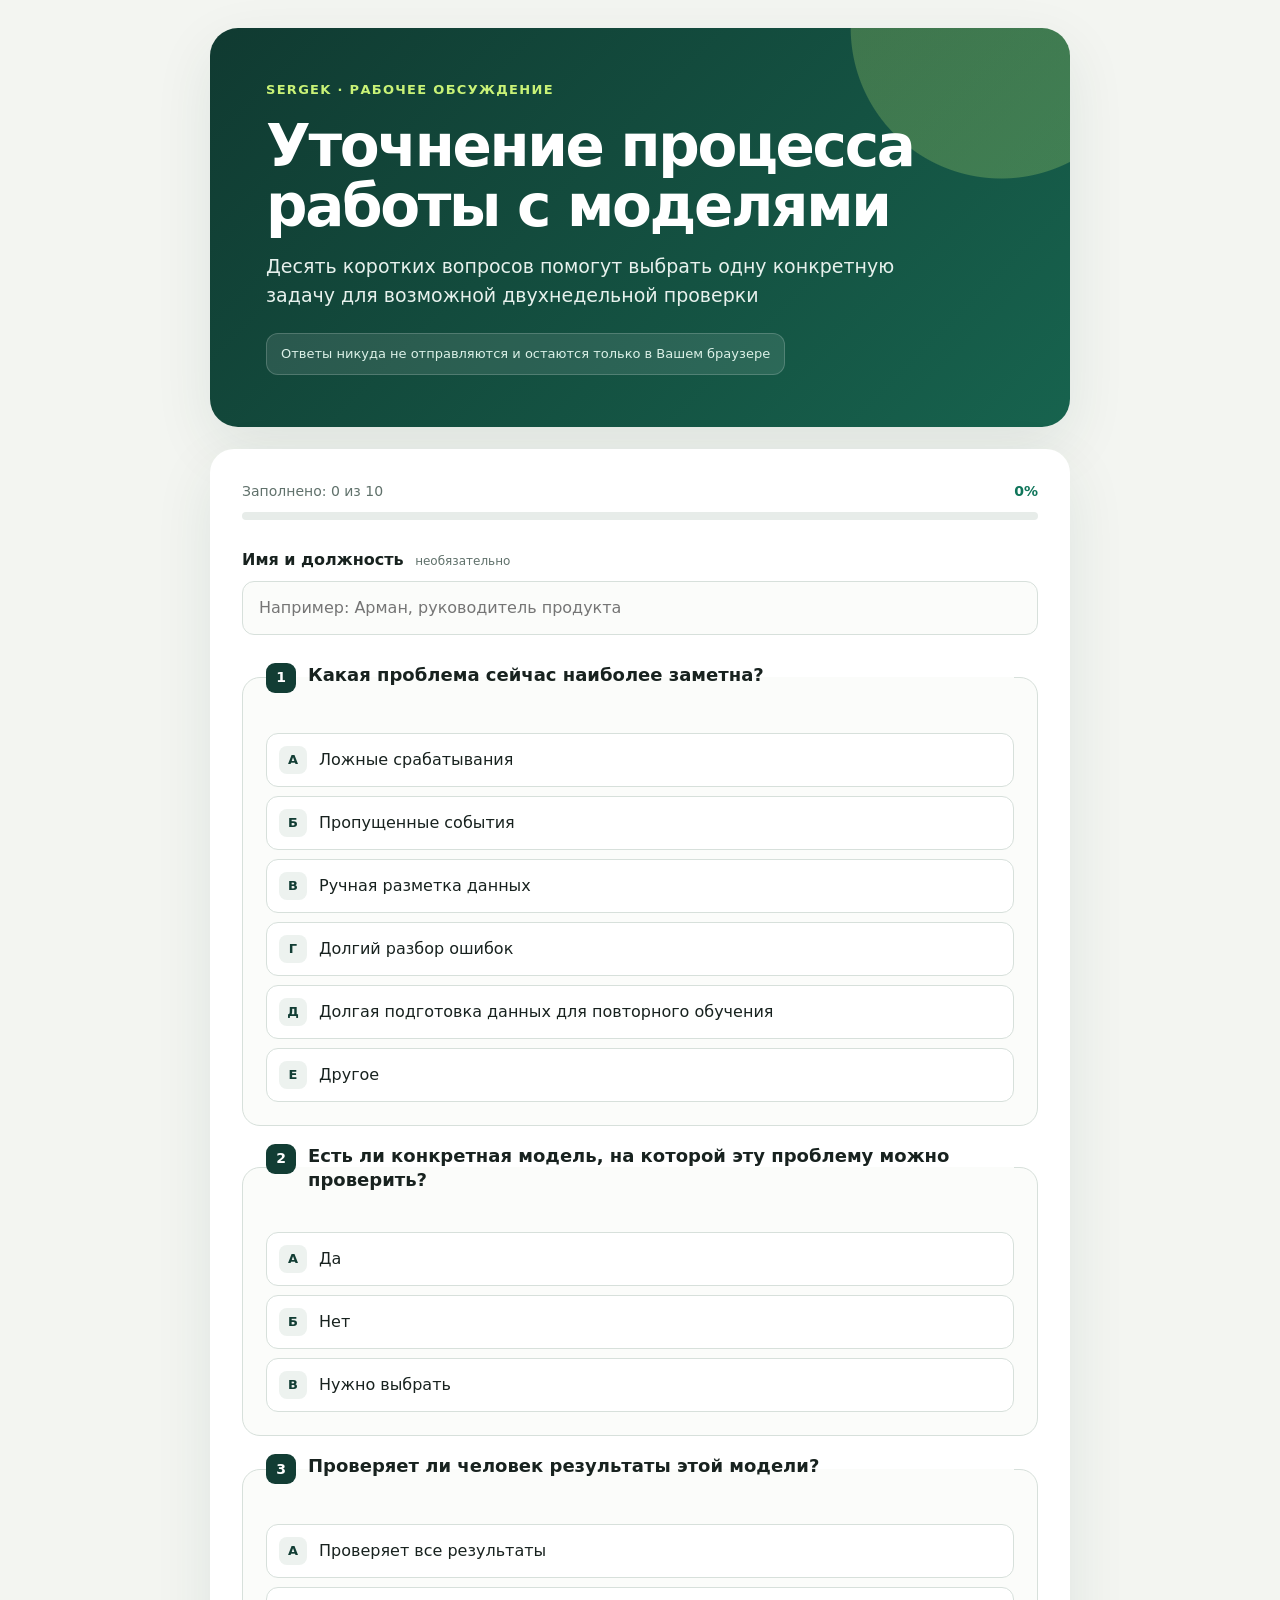
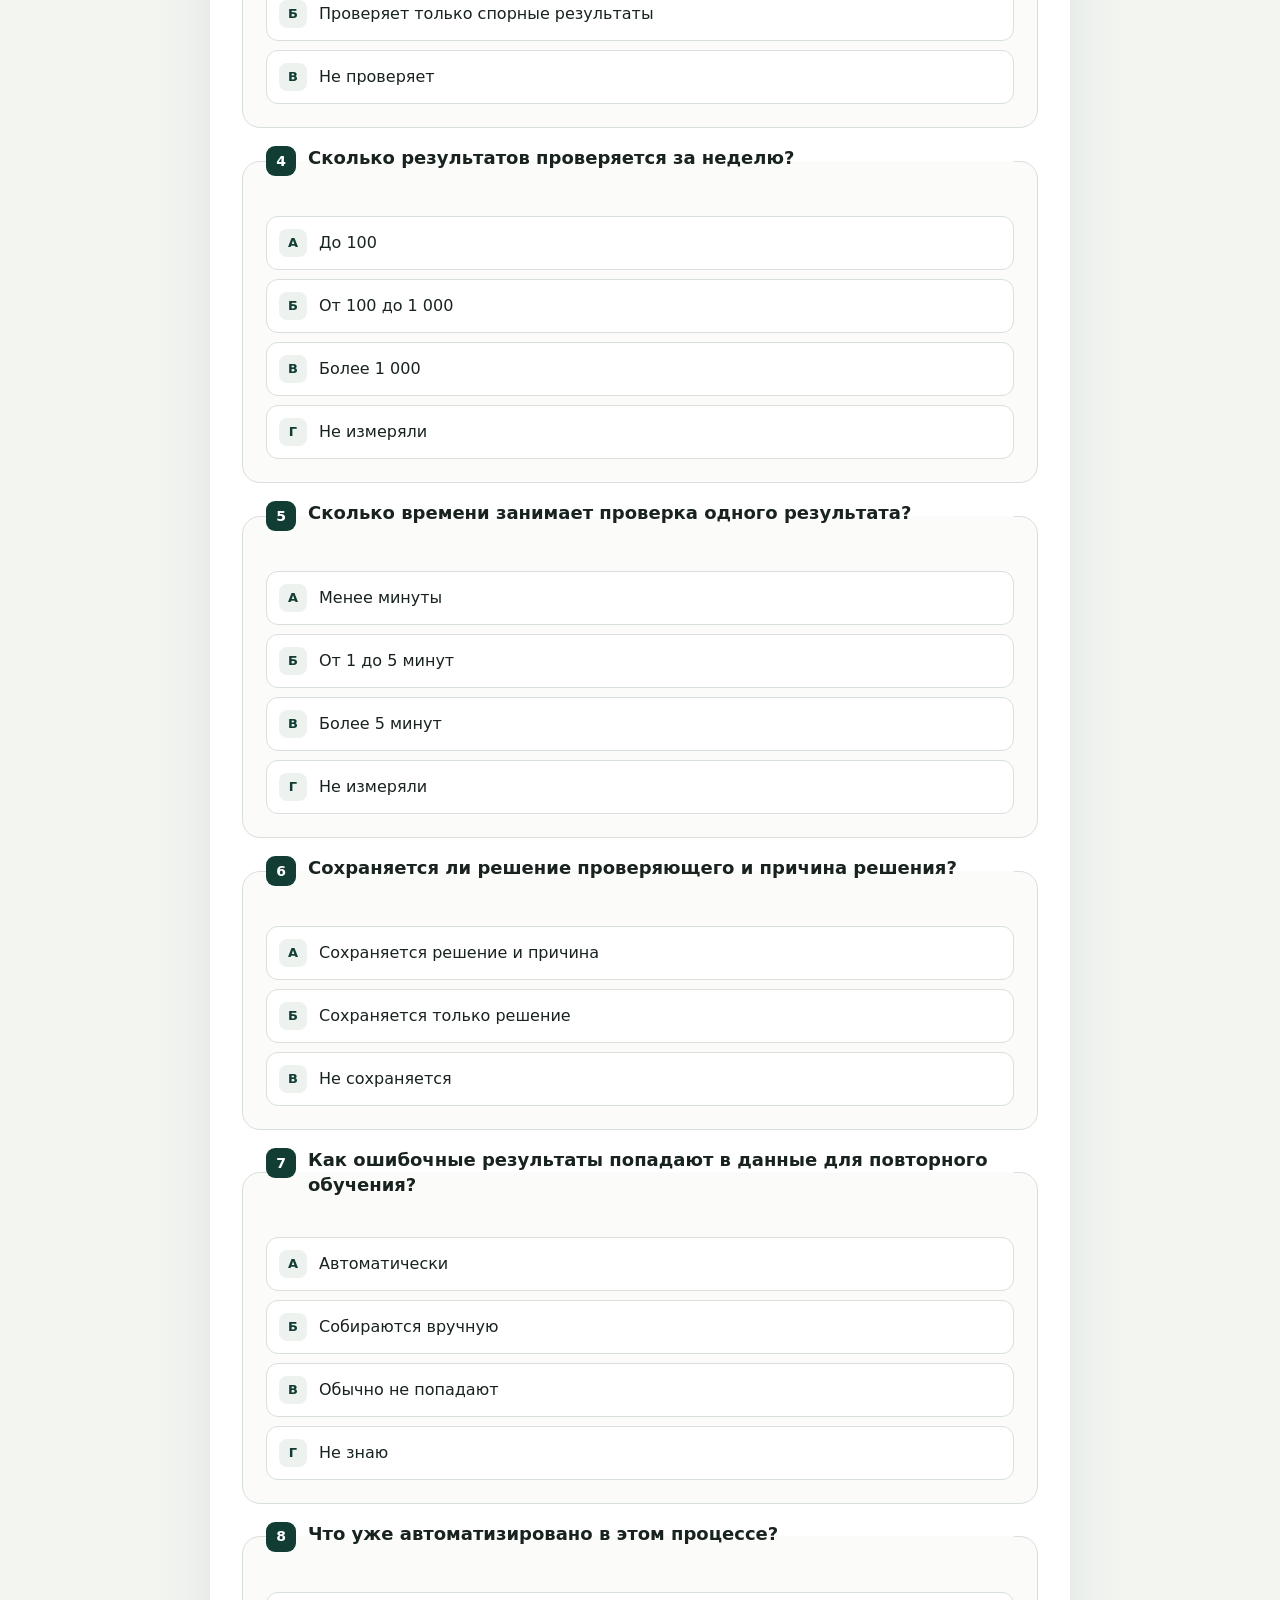
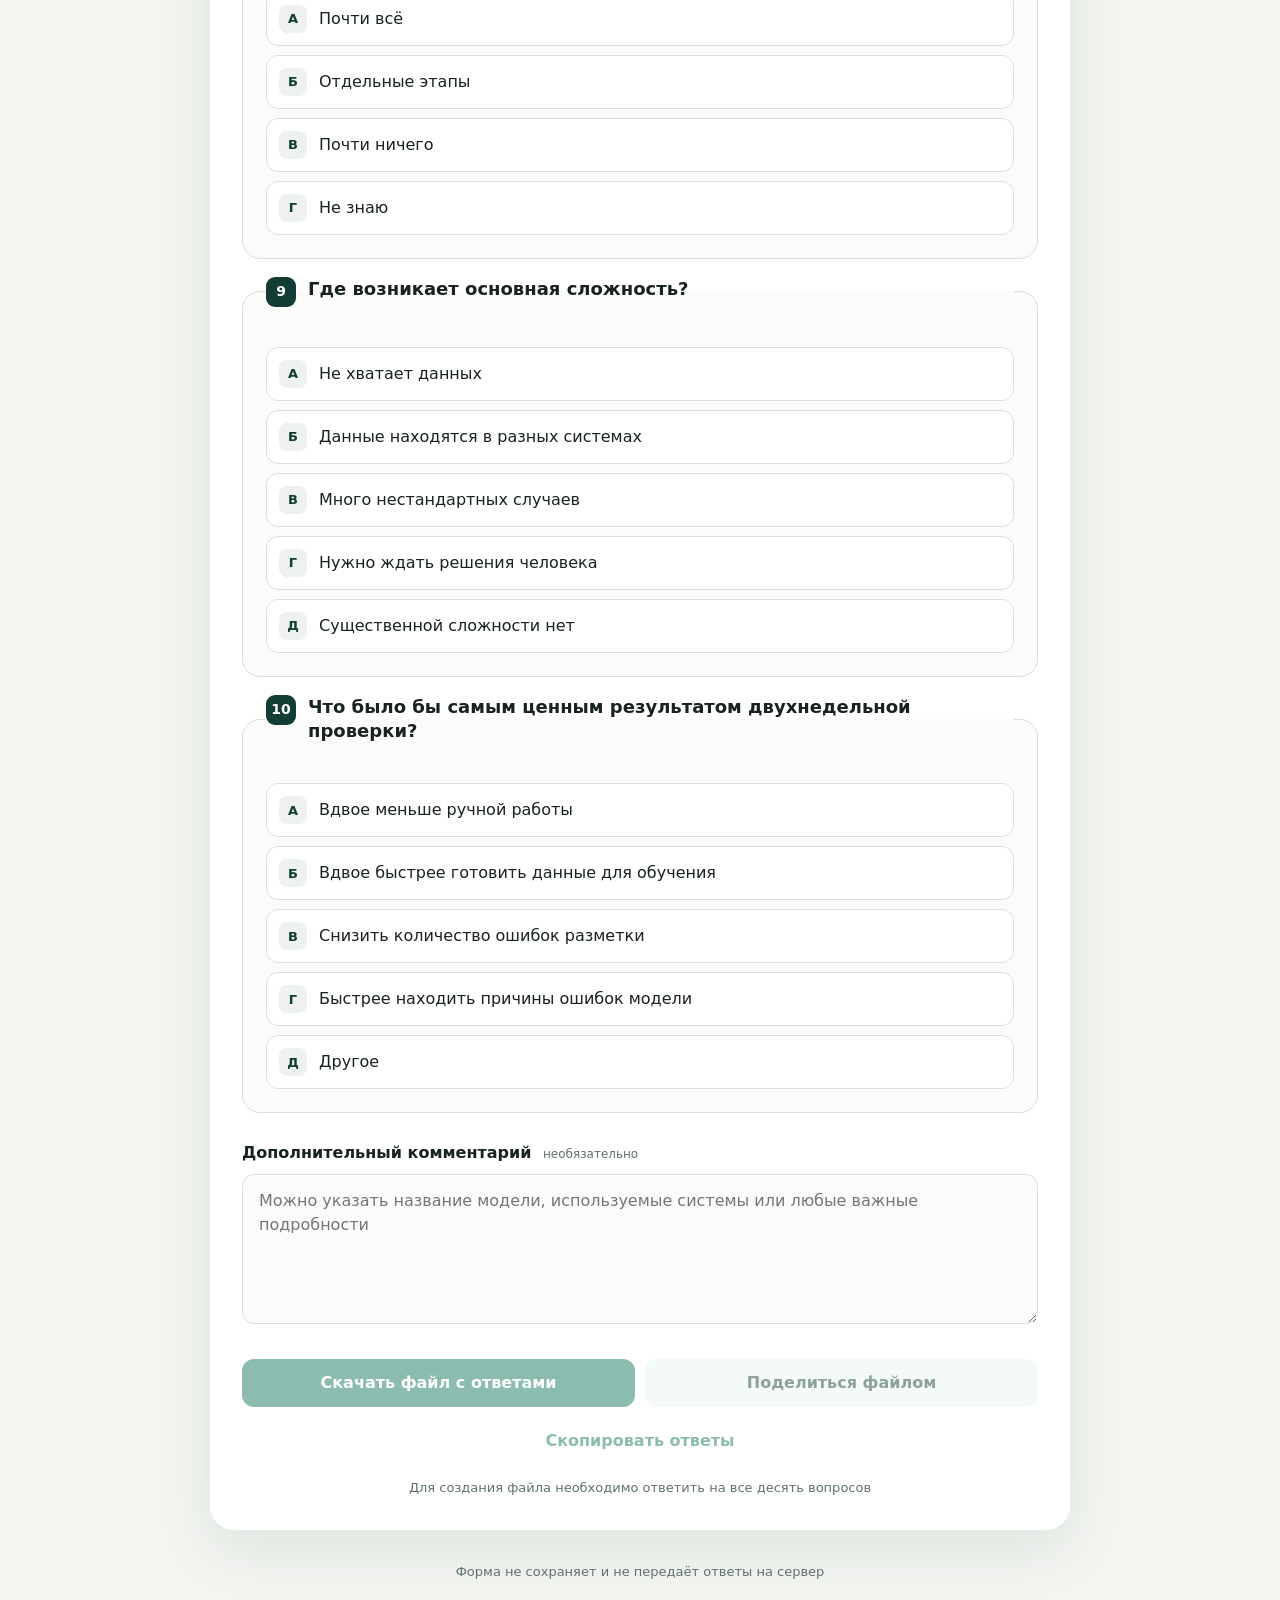
==== index.html @ 6db74f3b "Publish Sergek discovery form" ====
<!DOCTYPE html><html lang="ru"><head><meta charSet="utf-8"/><meta name="viewport" content="width=device-width, initial-scale=1"/><link rel="stylesheet" href="/_next/static/chunks/0ql6tbthvn2xv.css" data-precedence="next"/><link rel="preload" as="script" fetchPriority="low" href="/_next/static/chunks/1jq4o6yq14o4c.js"/><script src="/_next/static/chunks/3ntqy24tcldj6.js" async=""></script><script src="/_next/static/chunks/25o46h8mdjlrg.js" async=""></script><script src="/_next/static/chunks/turbopack-1tgm-5axp195g.js" async=""></script><script src="/_next/static/chunks/158myu8e_yme3.js" async=""></script><script src="/_next/static/chunks/0568-scfydb29.js" async=""></script><title>Уточнение процесса работы с моделями — Sergek</title><meta name="description" content="Короткая форма для подготовки предметного обсуждения"/><script src="/_next/static/chunks/0cz1d0mv5g_q7.js" noModule=""></script></head><body><div hidden=""><!--$--><!--/$--></div><main><section class="hero"><div class="heroInner"><div class="brand">Sergek · Рабочее обсуждение</div><h1>Уточнение процесса работы с моделями</h1><p>Десять коротких вопросов помогут выбрать одну конкретную задачу для возможной двухнедельной проверки</p><div class="privacy">Ответы никуда не отправляются и остаются только в Вашем браузере</div></div></section><section class="formShell"><div class="progressHeader"><span>Заполнено: <!-- -->0<!-- --> из <!-- -->10</span><strong>0<!-- -->%</strong></div><div class="progressTrack" aria-hidden="true"><div class="progressFill" style="width:0%"></div></div><div class="field introField"><label for="name">Имя и должность <span>необязательно</span></label><input id="name" placeholder="Например: Арман, руководитель продукта" value=""/></div><div class="questions"><fieldset class=""><legend><span>1</span>Какая проблема сейчас наиболее заметна?</legend><div class="options"><label class="" for="q0-o0"><input id="q0-o0" type="radio" name="question-0"/><span class="letter">А</span><span>Ложные срабатывания</span></label><label class="" for="q0-o1"><input id="q0-o1" type="radio" name="question-0"/><span class="letter">Б</span><span>Пропущенные события</span></label><label class="" for="q0-o2"><input id="q0-o2" type="radio" name="question-0"/><span class="letter">В</span><span>Ручная разметка данных</span></label><label class="" for="q0-o3"><input id="q0-o3" type="radio" name="question-0"/><span class="letter">Г</span><span>Долгий разбор ошибок</span></label><label class="" for="q0-o4"><input id="q0-o4" type="radio" name="question-0"/><span class="letter">Д</span><span>Долгая подготовка данных для повторного обучения</span></label><label class="" for="q0-o5"><input id="q0-o5" type="radio" name="question-0"/><span class="letter">Е</span><span>Другое</span></label></div></fieldset><fieldset class=""><legend><span>2</span>Есть ли конкретная модель, на которой эту проблему можно проверить?</legend><div class="options"><label class="" for="q1-o0"><input id="q1-o0" type="radio" name="question-1"/><span class="letter">А</span><span>Да</span></label><label class="" for="q1-o1"><input id="q1-o1" type="radio" name="question-1"/><span class="letter">Б</span><span>Нет</span></label><label class="" for="q1-o2"><input id="q1-o2" type="radio" name="question-1"/><span class="letter">В</span><span>Нужно выбрать</span></label></div></fieldset><fieldset class=""><legend><span>3</span>Проверяет ли человек результаты этой модели?</legend><div class="options"><label class="" for="q2-o0"><input id="q2-o0" type="radio" name="question-2"/><span class="letter">А</span><span>Проверяет все результаты</span></label><label class="" for="q2-o1"><input id="q2-o1" type="radio" name="question-2"/><span class="letter">Б</span><span>Проверяет только спорные результаты</span></label><label class="" for="q2-o2"><input id="q2-o2" type="radio" name="question-2"/><span class="letter">В</span><span>Не проверяет</span></label></div></fieldset><fieldset class=""><legend><span>4</span>Сколько результатов проверяется за неделю?</legend><div class="options"><label class="" for="q3-o0"><input id="q3-o0" type="radio" name="question-3"/><span class="letter">А</span><span>До 100</span></label><label class="" for="q3-o1"><input id="q3-o1" type="radio" name="question-3"/><span class="letter">Б</span><span>От 100 до 1 000</span></label><label class="" for="q3-o2"><input id="q3-o2" type="radio" name="question-3"/><span class="letter">В</span><span>Более 1 000</span></label><label class="" for="q3-o3"><input id="q3-o3" type="radio" name="question-3"/><span class="letter">Г</span><span>Не измеряли</span></label></div></fieldset><fieldset class=""><legend><span>5</span>Сколько времени занимает проверка одного результата?</legend><div class="options"><label class="" for="q4-o0"><input id="q4-o0" type="radio" name="question-4"/><span class="letter">А</span><span>Менее минуты</span></label><label class="" for="q4-o1"><input id="q4-o1" type="radio" name="question-4"/><span class="letter">Б</span><span>От 1 до 5 минут</span></label><label class="" for="q4-o2"><input id="q4-o2" type="radio" name="question-4"/><span class="letter">В</span><span>Более 5 минут</span></label><label class="" for="q4-o3"><input id="q4-o3" type="radio" name="question-4"/><span class="letter">Г</span><span>Не измеряли</span></label></div></fieldset><fieldset class=""><legend><span>6</span>Сохраняется ли решение проверяющего и причина решения?</legend><div class="options"><label class="" for="q5-o0"><input id="q5-o0" type="radio" name="question-5"/><span class="letter">А</span><span>Сохраняется решение и причина</span></label><label class="" for="q5-o1"><input id="q5-o1" type="radio" name="question-5"/><span class="letter">Б</span><span>Сохраняется только решение</span></label><label class="" for="q5-o2"><input id="q5-o2" type="radio" name="question-5"/><span class="letter">В</span><span>Не сохраняется</span></label></div></fieldset><fieldset class=""><legend><span>7</span>Как ошибочные результаты попадают в данные для повторного обучения?</legend><div class="options"><label class="" for="q6-o0"><input id="q6-o0" type="radio" name="question-6"/><span class="letter">А</span><span>Автоматически</span></label><label class="" for="q6-o1"><input id="q6-o1" type="radio" name="question-6"/><span class="letter">Б</span><span>Собираются вручную</span></label><label class="" for="q6-o2"><input id="q6-o2" type="radio" name="question-6"/><span class="letter">В</span><span>Обычно не попадают</span></label><label class="" for="q6-o3"><input id="q6-o3" type="radio" name="question-6"/><span class="letter">Г</span><span>Не знаю</span></label></div></fieldset><fieldset class=""><legend><span>8</span>Что уже автоматизировано в этом процессе?</legend><div class="options"><label class="" for="q7-o0"><input id="q7-o0" type="radio" name="question-7"/><span class="letter">А</span><span>Почти всё</span></label><label class="" for="q7-o1"><input id="q7-o1" type="radio" name="question-7"/><span class="letter">Б</span><span>Отдельные этапы</span></label><label class="" for="q7-o2"><input id="q7-o2" type="radio" name="question-7"/><span class="letter">В</span><span>Почти ничего</span></label><label class="" for="q7-o3"><input id="q7-o3" type="radio" name="question-7"/><span class="letter">Г</span><span>Не знаю</span></label></div></fieldset><fieldset class=""><legend><span>9</span>Где возникает основная сложность?</legend><div class="options"><label class="" for="q8-o0"><input id="q8-o0" type="radio" name="question-8"/><span class="letter">А</span><span>Не хватает данных</span></label><label class="" for="q8-o1"><input id="q8-o1" type="radio" name="question-8"/><span class="letter">Б</span><span>Данные находятся в разных системах</span></label><label class="" for="q8-o2"><input id="q8-o2" type="radio" name="question-8"/><span class="letter">В</span><span>Много нестандартных случаев</span></label><label class="" for="q8-o3"><input id="q8-o3" type="radio" name="question-8"/><span class="letter">Г</span><span>Нужно ждать решения человека</span></label><label class="" for="q8-o4"><input id="q8-o4" type="radio" name="question-8"/><span class="letter">Д</span><span>Существенной сложности нет</span></label></div></fieldset><fieldset class=""><legend><span>10</span>Что было бы самым ценным результатом двухнедельной проверки?</legend><div class="options"><label class="" for="q9-o0"><input id="q9-o0" type="radio" name="question-9"/><span class="letter">А</span><span>Вдвое меньше ручной работы</span></label><label class="" for="q9-o1"><input id="q9-o1" type="radio" name="question-9"/><span class="letter">Б</span><span>Вдвое быстрее готовить данные для обучения</span></label><label class="" for="q9-o2"><input id="q9-o2" type="radio" name="question-9"/><span class="letter">В</span><span>Снизить количество ошибок разметки</span></label><label class="" for="q9-o3"><input id="q9-o3" type="radio" name="question-9"/><span class="letter">Г</span><span>Быстрее находить причины ошибок модели</span></label><label class="" for="q9-o4"><input id="q9-o4" type="radio" name="question-9"/><span class="letter">Д</span><span>Другое</span></label></div></fieldset></div><div class="field"><label for="details">Дополнительный комментарий <span>необязательно</span></label><textarea id="details" rows="5" placeholder="Можно указать название модели, используемые системы или любые важные подробности"></textarea></div><div class="actions"><button class="primary" disabled="">Скачать файл с ответами</button><button class="secondary" disabled="">Поделиться файлом</button><button class="textButton" disabled="">Скопировать ответы</button></div><p class="hint">Для создания файла необходимо ответить на все десять вопросов</p></section><footer>Форма не сохраняет и не передаёт ответы на сервер</footer></main><!--$--><!--/$--><script src="/_next/static/chunks/1jq4o6yq14o4c.js" id="_R_" async=""></script><script>(self.__next_f=self.__next_f||[]).push([0])</script><script>self.__next_f.push([1,"1:\"$Sreact.fragment\"\n2:I[39756,[\"/_next/static/chunks/158myu8e_yme3.js\"],\"default\"]\n3:I[37457,[\"/_next/static/chunks/158myu8e_yme3.js\"],\"default\"]\n4:I[47257,[\"/_next/static/chunks/158myu8e_yme3.js\"],\"ClientPageRoot\"]\n5:I[29615,[\"/_next/static/chunks/158myu8e_yme3.js\",\"/_next/static/chunks/0568-scfydb29.js\"],\"default\"]\n8:I[97367,[\"/_next/static/chunks/158myu8e_yme3.js\"],\"OutletBoundary\"]\n9:\"$Sreact.suspense\"\nb:I[97367,[\"/_next/static/chunks/158myu8e_yme3.js\"],\"ViewportBoundary\"]\nd:I[97367,[\"/_next/static/chunks/158myu8e_yme3.js\"],\"MetadataBoundary\"]\nf:I[68027,[\"/_next/static/chunks/158myu8e_yme3.js\"],\"default\",1]\n:HL[\"/_next/static/chunks/0ql6tbthvn2xv.css\",\"style\"]\n"])</script><script>self.__next_f.push([1,"0:{\"P\":null,\"c\":[\"\",\"\"],\"q\":\"\",\"i\":false,\"f\":[[[\"\",{\"children\":[\"__PAGE__\",{}]},\"$undefined\",\"$undefined\",16],[[\"$\",\"$1\",\"c\",{\"children\":[[[\"$\",\"link\",\"0\",{\"rel\":\"stylesheet\",\"href\":\"/_next/static/chunks/0ql6tbthvn2xv.css\",\"precedence\":\"next\",\"crossOrigin\":\"$undefined\",\"nonce\":\"$undefined\"}],[\"$\",\"script\",\"script-0\",{\"src\":\"/_next/static/chunks/158myu8e_yme3.js\",\"async\":true,\"nonce\":\"$undefined\"}]],[\"$\",\"html\",null,{\"lang\":\"ru\",\"children\":[\"$\",\"body\",null,{\"children\":[\"$\",\"$L2\",null,{\"parallelRouterKey\":\"children\",\"error\":\"$undefined\",\"errorStyles\":\"$undefined\",\"errorScripts\":\"$undefined\",\"template\":[\"$\",\"$L3\",null,{}],\"templateStyles\":\"$undefined\",\"templateScripts\":\"$undefined\",\"notFound\":[[[\"$\",\"title\",null,{\"children\":\"404: This page could not be found.\"}],[\"$\",\"div\",null,{\"style\":{\"fontFamily\":\"system-ui,\\\"Segoe UI\\\",Roboto,Helvetica,Arial,sans-serif,\\\"Apple Color Emoji\\\",\\\"Segoe UI Emoji\\\"\",\"height\":\"100vh\",\"textAlign\":\"center\",\"display\":\"flex\",\"flexDirection\":\"column\",\"alignItems\":\"center\",\"justifyContent\":\"center\"},\"children\":[\"$\",\"div\",null,{\"children\":[[\"$\",\"style\",null,{\"dangerouslySetInnerHTML\":{\"__html\":\"body{color:#000;background:#fff;margin:0}.next-error-h1{border-right:1px solid rgba(0,0,0,.3)}@media (prefers-color-scheme:dark){body{color:#fff;background:#000}.next-error-h1{border-right:1px solid rgba(255,255,255,.3)}}\"}}],[\"$\",\"h1\",null,{\"className\":\"next-error-h1\",\"style\":{\"display\":\"inline-block\",\"margin\":\"0 20px 0 0\",\"padding\":\"0 23px 0 0\",\"fontSize\":24,\"fontWeight\":500,\"verticalAlign\":\"top\",\"lineHeight\":\"49px\"},\"children\":404}],[\"$\",\"div\",null,{\"style\":{\"display\":\"inline-block\"},\"children\":[\"$\",\"h2\",null,{\"style\":{\"fontSize\":14,\"fontWeight\":400,\"lineHeight\":\"49px\",\"margin\":0},\"children\":\"This page could not be found.\"}]}]]}]}]],[]],\"forbidden\":\"$undefined\",\"unauthorized\":\"$undefined\"}]}]}]]}],{\"children\":[[\"$\",\"$1\",\"c\",{\"children\":[[\"$\",\"$L4\",null,{\"Component\":\"$5\",\"serverProvidedParams\":{\"searchParams\":{},\"params\":{},\"promises\":[\"$@6\",\"$@7\"]}}],[[\"$\",\"script\",\"script-0\",{\"src\":\"/_next/static/chunks/0568-scfydb29.js\",\"async\":true,\"nonce\":\"$undefined\"}]],[\"$\",\"$L8\",null,{\"children\":[\"$\",\"$9\",null,{\"name\":\"Next.MetadataOutlet\",\"children\":\"$@a\"}]}]]}],{},null,false,null]},null,false,null],[\"$\",\"$1\",\"h\",{\"children\":[null,[\"$\",\"$Lb\",null,{\"children\":\"$Lc\"}],[\"$\",\"div\",null,{\"hidden\":true,\"children\":[\"$\",\"$Ld\",null,{\"children\":[\"$\",\"$9\",null,{\"name\":\"Next.Metadata\",\"children\":\"$Le\"}]}]}],null]}],false]],\"m\":\"$undefined\",\"G\":[\"$f\",[[\"$\",\"link\",\"0\",{\"rel\":\"stylesheet\",\"href\":\"/_next/static/chunks/0ql6tbthvn2xv.css\",\"precedence\":\"next\",\"crossOrigin\":\"$undefined\",\"nonce\":\"$undefined\"}]]],\"S\":true,\"h\":null,\"s\":\"$undefined\",\"l\":\"$undefined\",\"p\":\"$undefined\",\"d\":\"$undefined\",\"b\":\"FEGqB0UqXVCz5KPDIQmrV\"}\n"])</script><script>self.__next_f.push([1,"6:{}\n7:\"$0:f:0:1:1:children:0:props:children:0:props:serverProvidedParams:params\"\n"])</script><script>self.__next_f.push([1,"c:[[\"$\",\"meta\",\"0\",{\"charSet\":\"utf-8\"}],[\"$\",\"meta\",\"1\",{\"name\":\"viewport\",\"content\":\"width=device-width, initial-scale=1\"}]]\n"])</script><script>self.__next_f.push([1,"a:null\ne:[[\"$\",\"title\",\"0\",{\"children\":\"Уточнение процесса работы с моделями — Sergek\"}],[\"$\",\"meta\",\"1\",{\"name\":\"description\",\"content\":\"Короткая форма для подготовки предметного обсуждения\"}]]\n"])</script></body></html>
---- _next/static/chunks/0ql6tbthvn2xv.css ----
:root{--ink:#18221f;--muted:#60716b;--paper:#f3f5f1;--card:#fff;--line:#d7e0db;--green:#0f755a;--green-dark:#123d34;--green-soft:#e8f5ef;--lime:#c9f277;--shadow:0 20px 60px #123d3417}*{box-sizing:border-box}html{scroll-behavior:smooth}body{color:var(--ink);background:var(--paper);margin:0;font-family:Inter,ui-sans-serif,system-ui,-apple-system,BlinkMacSystemFont,Segoe UI,sans-serif;line-height:1.5}button,input,textarea{font:inherit}main{min-height:100vh}.hero{padding:28px 24px 0}.heroInner{color:#fff;max-width:860px;box-shadow:var(--shadow);background:radial-gradient(circle at 92% 0,#c9f2773d 0 150px,#0000 151px),linear-gradient(135deg,#103a31,#17634e);border-radius:28px;margin:0 auto;padding:52px 56px}.brand{color:var(--lime);letter-spacing:.1em;text-transform:uppercase;font-size:13px;font-weight:800}h1{letter-spacing:-.04em;max-width:700px;margin:16px 0;font-size:clamp(34px,6vw,58px);line-height:1.04}.hero p{color:#e7f1ed;max-width:690px;margin:0;font-size:19px}.privacy{color:#dcf1e8;background:#ffffff1a;border:1px solid #ffffff2e;border-radius:12px;margin-top:24px;padding:10px 14px;font-size:13px;display:inline-flex}.formShell{background:var(--card);max-width:860px;box-shadow:var(--shadow);border-radius:24px;margin:22px auto;padding:32px}.progressHeader{color:var(--muted);justify-content:space-between;align-items:center;font-size:14px;display:flex}.progressHeader strong{color:var(--green)}.progressTrack{background:#e7ece9;border-radius:999px;height:8px;margin:10px 0 28px;overflow:hidden}.progressFill{background:linear-gradient(90deg, var(--green), #26a77d);border-radius:inherit;height:100%;transition:width .18s}.field{margin:28px 0}.field label{margin-bottom:9px;font-weight:700;display:block}.field label span{color:var(--muted);margin-left:6px;font-size:12px;font-weight:500}input[type=text],.field input,textarea{width:100%;color:var(--ink);border:1px solid var(--line);resize:vertical;background:#fbfcfa;border-radius:12px;outline:none;padding:14px 16px}.field input:focus,textarea:focus{border-color:var(--green);box-shadow:0 0 0 4px #0f755a1a}fieldset{border:1px solid var(--line);background:#fbfcfa;border-radius:18px;margin:18px 0;padding:23px;transition:border-color .16s,background .16s}fieldset.answered{background:#fbfefc;border-color:#acd9c9}legend{align-items:flex-start;gap:12px;width:100%;padding:0;font-size:18px;font-weight:760;line-height:1.35;display:flex}legend>span{color:#fff;background:var(--green-dark);border-radius:9px;flex:0 0 30px;place-items:center;height:30px;font-size:14px;display:inline-grid}.options{gap:9px;margin-top:17px;display:grid}.options label{cursor:pointer;border:1px solid var(--line);background:#fff;border-radius:12px;align-items:center;gap:12px;padding:12px;transition:border-color .14s,background .14s,transform .14s;display:flex}.options label:hover{border-color:#8ec9b4;transform:translateY(-1px)}.options label.selected{background:var(--green-soft);border-color:var(--green)}.options input{opacity:0;pointer-events:none;position:absolute}.letter{height:28px;color:var(--green-dark);background:#edf2ef;border-radius:8px;flex:0 0 28px;place-items:center;font-size:13px;font-weight:800;display:inline-grid}.selected .letter{color:#fff;background:var(--green)}.actions{grid-template-columns:1fr 1fr;gap:10px;margin-top:28px;display:grid}button{cursor:pointer;border:0;border-radius:12px;min-height:48px;padding:12px 16px;font-weight:750}button:disabled{cursor:not-allowed;opacity:.48}.primary{color:#fff;background:var(--green)}.primary:not(:disabled):hover{background:#0b684f}.secondary{color:var(--green-dark);background:var(--green-soft)}.textButton{color:var(--green);background:0 0;grid-column:1/-1}.hint{color:var(--muted);text-align:center;margin:13px 0 0;font-size:13px}.success{color:#175a45;text-align:center;background:#e4f7ef;border:1px solid #a9dbc9;border-radius:12px;margin-top:16px;padding:15px;font-weight:700}footer{color:var(--muted);text-align:center;padding:10px 24px 42px;font-size:13px}@media (max-width:680px){.hero{padding:12px 12px 0}.heroInner{border-radius:22px;padding:34px 24px}.hero p{font-size:17px}.formShell{border-radius:18px;margin:12px;padding:22px 15px}fieldset{padding:19px 13px}legend{font-size:16px}.actions{grid-template-columns:1fr}.textButton{grid-column:auto}}
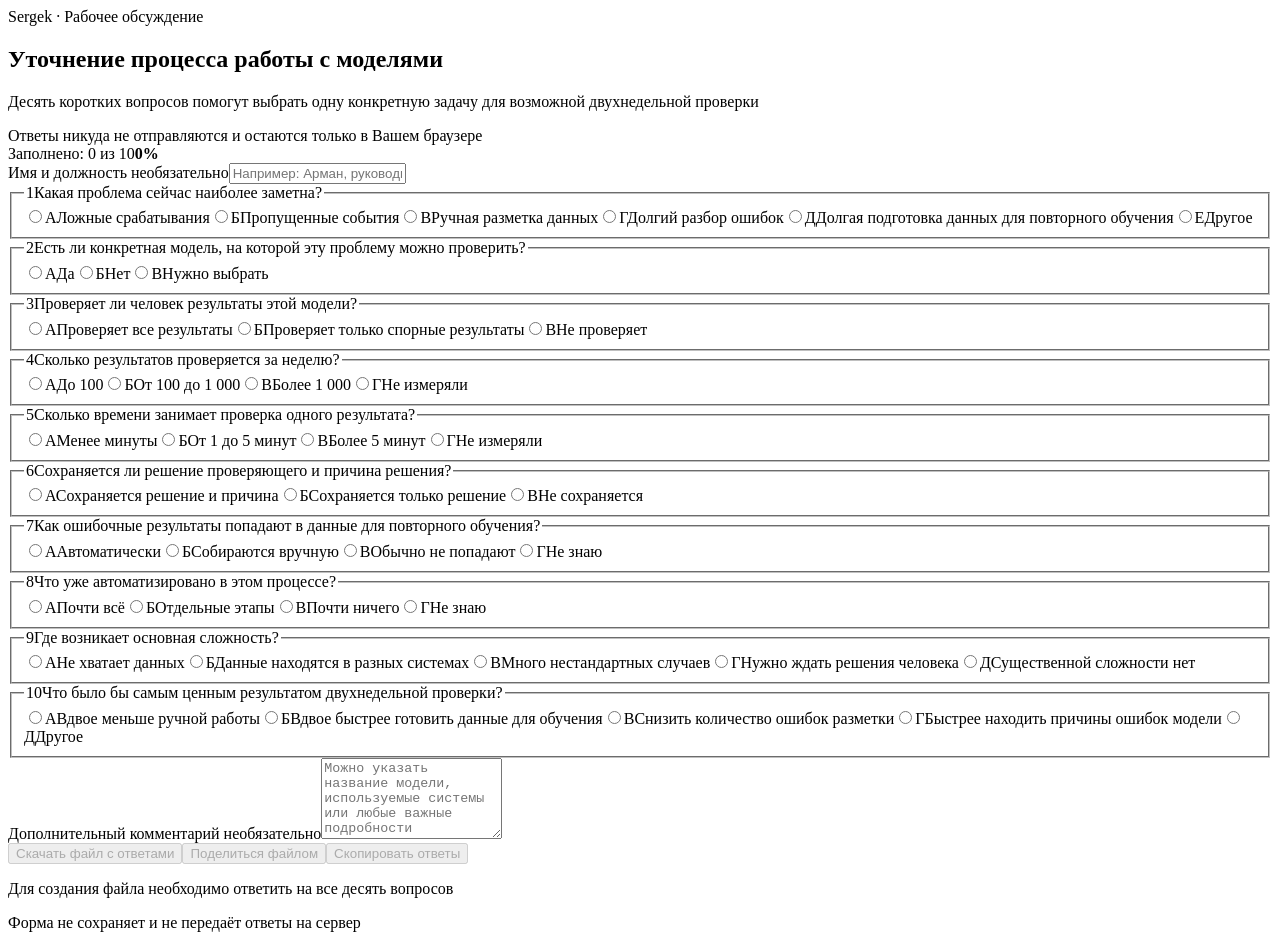
==== commit 7d5b9db1: "Fix GitHub Pages asset paths" ====
--- a/index.html
+++ b/index.html
@@ -1 +1 @@
-<!DOCTYPE html><html lang="ru"><head><meta charSet="utf-8"/><meta name="viewport" content="width=device-width, initial-scale=1"/><link rel="stylesheet" href="/_next/static/chunks/0ql6tbthvn2xv.css" data-precedence="next"/><link rel="preload" as="script" fetchPriority="low" href="/_next/static/chunks/1jq4o6yq14o4c.js"/><script src="/_next/static/chunks/3ntqy24tcldj6.js" async=""></script><script src="/_next/static/chunks/25o46h8mdjlrg.js" async=""></script><script src="/_next/static/chunks/turbopack-1tgm-5axp195g.js" async=""></script><script src="/_next/static/chunks/158myu8e_yme3.js" async=""></script><script src="/_next/static/chunks/0568-scfydb29.js" async=""></script><title>Уточнение процесса работы с моделями — Sergek</title><meta name="description" content="Короткая форма для подготовки предметного обсуждения"/><script src="/_next/static/chunks/0cz1d0mv5g_q7.js" noModule=""></script></head><body><div hidden=""><!--$--><!--/$--></div><main><section class="hero"><div class="heroInner"><div class="brand">Sergek · Рабочее обсуждение</div><h1>Уточнение процесса работы с моделями</h1><p>Десять коротких вопросов помогут выбрать одну конкретную задачу для возможной двухнедельной проверки</p><div class="privacy">Ответы никуда не отправляются и остаются только в Вашем браузере</div></div></section><section class="formShell"><div class="progressHeader"><span>Заполнено: <!-- -->0<!-- --> из <!-- -->10</span><strong>0<!-- -->%</strong></div><div class="progressTrack" aria-hidden="true"><div class="progressFill" style="width:0%"></div></div><div class="field introField"><label for="name">Имя и должность <span>необязательно</span></label><input id="name" placeholder="Например: Арман, руководитель продукта" value=""/></div><div class="questions"><fieldset class=""><legend><span>1</span>Какая проблема сейчас наиболее заметна?</legend><div class="options"><label class="" for="q0-o0"><input id="q0-o0" type="radio" name="question-0"/><span class="letter">А</span><span>Ложные срабатывания</span></label><label class="" for="q0-o1"><input id="q0-o1" type="radio" name="question-0"/><span class="letter">Б</span><span>Пропущенные события</span></label><label class="" for="q0-o2"><input id="q0-o2" type="radio" name="question-0"/><span class="letter">В</span><span>Ручная разметка данных</span></label><label class="" for="q0-o3"><input id="q0-o3" type="radio" name="question-0"/><span class="letter">Г</span><span>Долгий разбор ошибок</span></label><label class="" for="q0-o4"><input id="q0-o4" type="radio" name="question-0"/><span class="letter">Д</span><span>Долгая подготовка данных для повторного обучения</span></label><label class="" for="q0-o5"><input id="q0-o5" type="radio" name="question-0"/><span class="letter">Е</span><span>Другое</span></label></div></fieldset><fieldset class=""><legend><span>2</span>Есть ли конкретная модель, на которой эту проблему можно проверить?</legend><div class="options"><label class="" for="q1-o0"><input id="q1-o0" type="radio" name="question-1"/><span class="letter">А</span><span>Да</span></label><label class="" for="q1-o1"><input id="q1-o1" type="radio" name="question-1"/><span class="letter">Б</span><span>Нет</span></label><label class="" for="q1-o2"><input id="q1-o2" type="radio" name="question-1"/><span class="letter">В</span><span>Нужно выбрать</span></label></div></fieldset><fieldset class=""><legend><span>3</span>Проверяет ли человек результаты этой модели?</legend><div class="options"><label class="" for="q2-o0"><input id="q2-o0" type="radio" name="question-2"/><span class="letter">А</span><span>Проверяет все результаты</span></label><label class="" for="q2-o1"><input id="q2-o1" type="radio" name="question-2"/><span class="letter">Б</span><span>Проверяет только спорные результаты</span></label><label class="" for="q2-o2"><input id="q2-o2" type="radio" name="question-2"/><span class="letter">В</span><span>Не проверяет</span></label></div></fieldset><fieldset class=""><legend><span>4</span>Сколько результатов проверяется за неделю?</legend><div class="options"><label class="" for="q3-o0"><input id="q3-o0" type="radio" name="question-3"/><span class="letter">А</span><span>До 100</span></label><label class="" for="q3-o1"><input id="q3-o1" type="radio" name="question-3"/><span class="letter">Б</span><span>От 100 до 1 000</span></label><label class="" for="q3-o2"><input id="q3-o2" type="radio" name="question-3"/><span class="letter">В</span><span>Более 1 000</span></label><label class="" for="q3-o3"><input id="q3-o3" type="radio" name="question-3"/><span class="letter">Г</span><span>Не измеряли</span></label></div></fieldset><fieldset class=""><legend><span>5</span>Сколько времени занимает проверка одного результата?</legend><div class="options"><label class="" for="q4-o0"><input id="q4-o0" type="radio" name="question-4"/><span class="letter">А</span><span>Менее минуты</span></label><label class="" for="q4-o1"><input id="q4-o1" type="radio" name="question-4"/><span class="letter">Б</span><span>От 1 до 5 минут</span></label><label class="" for="q4-o2"><input id="q4-o2" type="radio" name="question-4"/><span class="letter">В</span><span>Более 5 минут</span></label><label class="" for="q4-o3"><input id="q4-o3" type="radio" name="question-4"/><span class="letter">Г</span><span>Не измеряли</span></label></div></fieldset><fieldset class=""><legend><span>6</span>Сохраняется ли решение проверяющего и причина решения?</legend><div class="options"><label class="" for="q5-o0"><input id="q5-o0" type="radio" name="question-5"/><span class="letter">А</span><span>Сохраняется решение и причина</span></label><label class="" for="q5-o1"><input id="q5-o1" type="radio" name="question-5"/><span class="letter">Б</span><span>Сохраняется только решение</span></label><label class="" for="q5-o2"><input id="q5-o2" type="radio" name="question-5"/><span class="letter">В</span><span>Не сохраняется</span></label></div></fieldset><fieldset class=""><legend><span>7</span>Как ошибочные результаты попадают в данные для повторного обучения?</legend><div class="options"><label class="" for="q6-o0"><input id="q6-o0" type="radio" name="question-6"/><span class="letter">А</span><span>Автоматически</span></label><label class="" for="q6-o1"><input id="q6-o1" type="radio" name="question-6"/><span class="letter">Б</span><span>Собираются вручную</span></label><label class="" for="q6-o2"><input id="q6-o2" type="radio" name="question-6"/><span class="letter">В</span><span>Обычно не попадают</span></label><label class="" for="q6-o3"><input id="q6-o3" type="radio" name="question-6"/><span class="letter">Г</span><span>Не знаю</span></label></div></fieldset><fieldset class=""><legend><span>8</span>Что уже автоматизировано в этом процессе?</legend><div class="options"><label class="" for="q7-o0"><input id="q7-o0" type="radio" name="question-7"/><span class="letter">А</span><span>Почти всё</span></label><label class="" for="q7-o1"><input id="q7-o1" type="radio" name="question-7"/><span class="letter">Б</span><span>Отдельные этапы</span></label><label class="" for="q7-o2"><input id="q7-o2" type="radio" name="question-7"/><span class="letter">В</span><span>Почти ничего</span></label><label class="" for="q7-o3"><input id="q7-o3" type="radio" name="question-7"/><span class="letter">Г</span><span>Не знаю</span></label></div></fieldset><fieldset class=""><legend><span>9</span>Где возникает основная сложность?</legend><div class="options"><label class="" for="q8-o0"><input id="q8-o0" type="radio" name="question-8"/><span class="letter">А</span><span>Не хватает данных</span></label><label class="" for="q8-o1"><input id="q8-o1" type="radio" name="question-8"/><span class="letter">Б</span><span>Данные находятся в разных системах</span></label><label class="" for="q8-o2"><input id="q8-o2" type="radio" name="question-8"/><span class="letter">В</span><span>Много нестандартных случаев</span></label><label class="" for="q8-o3"><input id="q8-o3" type="radio" name="question-8"/><span class="letter">Г</span><span>Нужно ждать решения человека</span></label><label class="" for="q8-o4"><input id="q8-o4" type="radio" name="question-8"/><span class="letter">Д</span><span>Существенной сложности нет</span></label></div></fieldset><fieldset class=""><legend><span>10</span>Что было бы самым ценным результатом двухнедельной проверки?</legend><div class="options"><label class="" for="q9-o0"><input id="q9-o0" type="radio" name="question-9"/><span class="letter">А</span><span>Вдвое меньше ручной работы</span></label><label class="" for="q9-o1"><input id="q9-o1" type="radio" name="question-9"/><span class="letter">Б</span><span>Вдвое быстрее готовить данные для обучения</span></label><label class="" for="q9-o2"><input id="q9-o2" type="radio" name="question-9"/><span class="letter">В</span><span>Снизить количество ошибок разметки</span></label><label class="" for="q9-o3"><input id="q9-o3" type="radio" name="question-9"/><span class="letter">Г</span><span>Быстрее находить причины ошибок модели</span></label><label class="" for="q9-o4"><input id="q9-o4" type="radio" name="question-9"/><span class="letter">Д</span><span>Другое</span></label></div></fieldset></div><div class="field"><label for="details">Дополнительный комментарий <span>необязательно</span></label><textarea id="details" rows="5" placeholder="Можно указать название модели, используемые системы или любые важные подробности"></textarea></div><div class="actions"><button class="primary" disabled="">Скачать файл с ответами</button><button class="secondary" disabled="">Поделиться файлом</button><button class="textButton" disabled="">Скопировать ответы</button></div><p class="hint">Для создания файла необходимо ответить на все десять вопросов</p></section><footer>Форма не сохраняет и не передаёт ответы на сервер</footer></main><!--$--><!--/$--><script src="/_next/static/chunks/1jq4o6yq14o4c.js" id="_R_" async=""></script><script>(self.__next_f=self.__next_f||[]).push([0])</script><script>self.__next_f.push([1,"1:\"$Sreact.fragment\"\n2:I[39756,[\"/_next/static/chunks/158myu8e_yme3.js\"],\"default\"]\n3:I[37457,[\"/_next/static/chunks/158myu8e_yme3.js\"],\"default\"]\n4:I[47257,[\"/_next/static/chunks/158myu8e_yme3.js\"],\"ClientPageRoot\"]\n5:I[29615,[\"/_next/static/chunks/158myu8e_yme3.js\",\"/_next/static/chunks/0568-scfydb29.js\"],\"default\"]\n8:I[97367,[\"/_next/static/chunks/158myu8e_yme3.js\"],\"OutletBoundary\"]\n9:\"$Sreact.suspense\"\nb:I[97367,[\"/_next/static/chunks/158myu8e_yme3.js\"],\"ViewportBoundary\"]\nd:I[97367,[\"/_next/static/chunks/158myu8e_yme3.js\"],\"MetadataBoundary\"]\nf:I[68027,[\"/_next/static/chunks/158myu8e_yme3.js\"],\"default\",1]\n:HL[\"/_next/static/chunks/0ql6tbthvn2xv.css\",\"style\"]\n"])</script><script>self.__next_f.push([1,"0:{\"P\":null,\"c\":[\"\",\"\"],\"q\":\"\",\"i\":false,\"f\":[[[\"\",{\"children\":[\"__PAGE__\",{}]},\"$undefined\",\"$undefined\",16],[[\"$\",\"$1\",\"c\",{\"children\":[[[\"$\",\"link\",\"0\",{\"rel\":\"stylesheet\",\"href\":\"/_next/static/chunks/0ql6tbthvn2xv.css\",\"precedence\":\"next\",\"crossOrigin\":\"$undefined\",\"nonce\":\"$undefined\"}],[\"$\",\"script\",\"script-0\",{\"src\":\"/_next/static/chunks/158myu8e_yme3.js\",\"async\":true,\"nonce\":\"$undefined\"}]],[\"$\",\"html\",null,{\"lang\":\"ru\",\"children\":[\"$\",\"body\",null,{\"children\":[\"$\",\"$L2\",null,{\"parallelRouterKey\":\"children\",\"error\":\"$undefined\",\"errorStyles\":\"$undefined\",\"errorScripts\":\"$undefined\",\"template\":[\"$\",\"$L3\",null,{}],\"templateStyles\":\"$undefined\",\"templateScripts\":\"$undefined\",\"notFound\":[[[\"$\",\"title\",null,{\"children\":\"404: This page could not be found.\"}],[\"$\",\"div\",null,{\"style\":{\"fontFamily\":\"system-ui,\\\"Segoe UI\\\",Roboto,Helvetica,Arial,sans-serif,\\\"Apple Color Emoji\\\",\\\"Segoe UI Emoji\\\"\",\"height\":\"100vh\",\"textAlign\":\"center\",\"display\":\"flex\",\"flexDirection\":\"column\",\"alignItems\":\"center\",\"justifyContent\":\"center\"},\"children\":[\"$\",\"div\",null,{\"children\":[[\"$\",\"style\",null,{\"dangerouslySetInnerHTML\":{\"__html\":\"body{color:#000;background:#fff;margin:0}.next-error-h1{border-right:1px solid rgba(0,0,0,.3)}@media (prefers-color-scheme:dark){body{color:#fff;background:#000}.next-error-h1{border-right:1px solid rgba(255,255,255,.3)}}\"}}],[\"$\",\"h1\",null,{\"className\":\"next-error-h1\",\"style\":{\"display\":\"inline-block\",\"margin\":\"0 20px 0 0\",\"padding\":\"0 23px 0 0\",\"fontSize\":24,\"fontWeight\":500,\"verticalAlign\":\"top\",\"lineHeight\":\"49px\"},\"children\":404}],[\"$\",\"div\",null,{\"style\":{\"display\":\"inline-block\"},\"children\":[\"$\",\"h2\",null,{\"style\":{\"fontSize\":14,\"fontWeight\":400,\"lineHeight\":\"49px\",\"margin\":0},\"children\":\"This page could not be found.\"}]}]]}]}]],[]],\"forbidden\":\"$undefined\",\"unauthorized\":\"$undefined\"}]}]}]]}],{\"children\":[[\"$\",\"$1\",\"c\",{\"children\":[[\"$\",\"$L4\",null,{\"Component\":\"$5\",\"serverProvidedParams\":{\"searchParams\":{},\"params\":{},\"promises\":[\"$@6\",\"$@7\"]}}],[[\"$\",\"script\",\"script-0\",{\"src\":\"/_next/static/chunks/0568-scfydb29.js\",\"async\":true,\"nonce\":\"$undefined\"}]],[\"$\",\"$L8\",null,{\"children\":[\"$\",\"$9\",null,{\"name\":\"Next.MetadataOutlet\",\"children\":\"$@a\"}]}]]}],{},null,false,null]},null,false,null],[\"$\",\"$1\",\"h\",{\"children\":[null,[\"$\",\"$Lb\",null,{\"children\":\"$Lc\"}],[\"$\",\"div\",null,{\"hidden\":true,\"children\":[\"$\",\"$Ld\",null,{\"children\":[\"$\",\"$9\",null,{\"name\":\"Next.Metadata\",\"children\":\"$Le\"}]}]}],null]}],false]],\"m\":\"$undefined\",\"G\":[\"$f\",[[\"$\",\"link\",\"0\",{\"rel\":\"stylesheet\",\"href\":\"/_next/static/chunks/0ql6tbthvn2xv.css\",\"precedence\":\"next\",\"crossOrigin\":\"$undefined\",\"nonce\":\"$undefined\"}]]],\"S\":true,\"h\":null,\"s\":\"$undefined\",\"l\":\"$undefined\",\"p\":\"$undefined\",\"d\":\"$undefined\",\"b\":\"FEGqB0UqXVCz5KPDIQmrV\"}\n"])</script><script>self.__next_f.push([1,"6:{}\n7:\"$0:f:0:1:1:children:0:props:children:0:props:serverProvidedParams:params\"\n"])</script><script>self.__next_f.push([1,"c:[[\"$\",\"meta\",\"0\",{\"charSet\":\"utf-8\"}],[\"$\",\"meta\",\"1\",{\"name\":\"viewport\",\"content\":\"width=device-width, initial-scale=1\"}]]\n"])</script><script>self.__next_f.push([1,"a:null\ne:[[\"$\",\"title\",\"0\",{\"children\":\"Уточнение процесса работы с моделями — Sergek\"}],[\"$\",\"meta\",\"1\",{\"name\":\"description\",\"content\":\"Короткая форма для подготовки предметного обсуждения\"}]]\n"])</script></body></html>+<!DOCTYPE html><html lang="ru"><head><meta charSet="utf-8"/><meta name="viewport" content="width=device-width, initial-scale=1"/><link rel="stylesheet" href="/sergek-discovery-form/_next/static/chunks/0ql6tbthvn2xv.css" data-precedence="next"/><link rel="preload" as="script" fetchPriority="low" href="/sergek-discovery-form/_next/static/chunks/1jq4o6yq14o4c.js"/><script src="/sergek-discovery-form/_next/static/chunks/3ocb4c8_n0gxd.js" async=""></script><script src="/sergek-discovery-form/_next/static/chunks/25o46h8mdjlrg.js" async=""></script><script src="/sergek-discovery-form/_next/static/chunks/turbopack-1dh554apyisn6.js" async=""></script><script src="/sergek-discovery-form/_next/static/chunks/158myu8e_yme3.js" async=""></script><script src="/sergek-discovery-form/_next/static/chunks/0568-scfydb29.js" async=""></script><title>Уточнение процесса работы с моделями — Sergek</title><meta name="description" content="Короткая форма для подготовки предметного обсуждения"/><script src="/sergek-discovery-form/_next/static/chunks/0cz1d0mv5g_q7.js" noModule=""></script></head><body><div hidden=""><!--$--><!--/$--></div><main><section class="hero"><div class="heroInner"><div class="brand">Sergek · Рабочее обсуждение</div><h1>Уточнение процесса работы с моделями</h1><p>Десять коротких вопросов помогут выбрать одну конкретную задачу для возможной двухнедельной проверки</p><div class="privacy">Ответы никуда не отправляются и остаются только в Вашем браузере</div></div></section><section class="formShell"><div class="progressHeader"><span>Заполнено: <!-- -->0<!-- --> из <!-- -->10</span><strong>0<!-- -->%</strong></div><div class="progressTrack" aria-hidden="true"><div class="progressFill" style="width:0%"></div></div><div class="field introField"><label for="name">Имя и должность <span>необязательно</span></label><input id="name" placeholder="Например: Арман, руководитель продукта" value=""/></div><div class="questions"><fieldset class=""><legend><span>1</span>Какая проблема сейчас наиболее заметна?</legend><div class="options"><label class="" for="q0-o0"><input id="q0-o0" type="radio" name="question-0"/><span class="letter">А</span><span>Ложные срабатывания</span></label><label class="" for="q0-o1"><input id="q0-o1" type="radio" name="question-0"/><span class="letter">Б</span><span>Пропущенные события</span></label><label class="" for="q0-o2"><input id="q0-o2" type="radio" name="question-0"/><span class="letter">В</span><span>Ручная разметка данных</span></label><label class="" for="q0-o3"><input id="q0-o3" type="radio" name="question-0"/><span class="letter">Г</span><span>Долгий разбор ошибок</span></label><label class="" for="q0-o4"><input id="q0-o4" type="radio" name="question-0"/><span class="letter">Д</span><span>Долгая подготовка данных для повторного обучения</span></label><label class="" for="q0-o5"><input id="q0-o5" type="radio" name="question-0"/><span class="letter">Е</span><span>Другое</span></label></div></fieldset><fieldset class=""><legend><span>2</span>Есть ли конкретная модель, на которой эту проблему можно проверить?</legend><div class="options"><label class="" for="q1-o0"><input id="q1-o0" type="radio" name="question-1"/><span class="letter">А</span><span>Да</span></label><label class="" for="q1-o1"><input id="q1-o1" type="radio" name="question-1"/><span class="letter">Б</span><span>Нет</span></label><label class="" for="q1-o2"><input id="q1-o2" type="radio" name="question-1"/><span class="letter">В</span><span>Нужно выбрать</span></label></div></fieldset><fieldset class=""><legend><span>3</span>Проверяет ли человек результаты этой модели?</legend><div class="options"><label class="" for="q2-o0"><input id="q2-o0" type="radio" name="question-2"/><span class="letter">А</span><span>Проверяет все результаты</span></label><label class="" for="q2-o1"><input id="q2-o1" type="radio" name="question-2"/><span class="letter">Б</span><span>Проверяет только спорные результаты</span></label><label class="" for="q2-o2"><input id="q2-o2" type="radio" name="question-2"/><span class="letter">В</span><span>Не проверяет</span></label></div></fieldset><fieldset class=""><legend><span>4</span>Сколько результатов проверяется за неделю?</legend><div class="options"><label class="" for="q3-o0"><input id="q3-o0" type="radio" name="question-3"/><span class="letter">А</span><span>До 100</span></label><label class="" for="q3-o1"><input id="q3-o1" type="radio" name="question-3"/><span class="letter">Б</span><span>От 100 до 1 000</span></label><label class="" for="q3-o2"><input id="q3-o2" type="radio" name="question-3"/><span class="letter">В</span><span>Более 1 000</span></label><label class="" for="q3-o3"><input id="q3-o3" type="radio" name="question-3"/><span class="letter">Г</span><span>Не измеряли</span></label></div></fieldset><fieldset class=""><legend><span>5</span>Сколько времени занимает проверка одного результата?</legend><div class="options"><label class="" for="q4-o0"><input id="q4-o0" type="radio" name="question-4"/><span class="letter">А</span><span>Менее минуты</span></label><label class="" for="q4-o1"><input id="q4-o1" type="radio" name="question-4"/><span class="letter">Б</span><span>От 1 до 5 минут</span></label><label class="" for="q4-o2"><input id="q4-o2" type="radio" name="question-4"/><span class="letter">В</span><span>Более 5 минут</span></label><label class="" for="q4-o3"><input id="q4-o3" type="radio" name="question-4"/><span class="letter">Г</span><span>Не измеряли</span></label></div></fieldset><fieldset class=""><legend><span>6</span>Сохраняется ли решение проверяющего и причина решения?</legend><div class="options"><label class="" for="q5-o0"><input id="q5-o0" type="radio" name="question-5"/><span class="letter">А</span><span>Сохраняется решение и причина</span></label><label class="" for="q5-o1"><input id="q5-o1" type="radio" name="question-5"/><span class="letter">Б</span><span>Сохраняется только решение</span></label><label class="" for="q5-o2"><input id="q5-o2" type="radio" name="question-5"/><span class="letter">В</span><span>Не сохраняется</span></label></div></fieldset><fieldset class=""><legend><span>7</span>Как ошибочные результаты попадают в данные для повторного обучения?</legend><div class="options"><label class="" for="q6-o0"><input id="q6-o0" type="radio" name="question-6"/><span class="letter">А</span><span>Автоматически</span></label><label class="" for="q6-o1"><input id="q6-o1" type="radio" name="question-6"/><span class="letter">Б</span><span>Собираются вручную</span></label><label class="" for="q6-o2"><input id="q6-o2" type="radio" name="question-6"/><span class="letter">В</span><span>Обычно не попадают</span></label><label class="" for="q6-o3"><input id="q6-o3" type="radio" name="question-6"/><span class="letter">Г</span><span>Не знаю</span></label></div></fieldset><fieldset class=""><legend><span>8</span>Что уже автоматизировано в этом процессе?</legend><div class="options"><label class="" for="q7-o0"><input id="q7-o0" type="radio" name="question-7"/><span class="letter">А</span><span>Почти всё</span></label><label class="" for="q7-o1"><input id="q7-o1" type="radio" name="question-7"/><span class="letter">Б</span><span>Отдельные этапы</span></label><label class="" for="q7-o2"><input id="q7-o2" type="radio" name="question-7"/><span class="letter">В</span><span>Почти ничего</span></label><label class="" for="q7-o3"><input id="q7-o3" type="radio" name="question-7"/><span class="letter">Г</span><span>Не знаю</span></label></div></fieldset><fieldset class=""><legend><span>9</span>Где возникает основная сложность?</legend><div class="options"><label class="" for="q8-o0"><input id="q8-o0" type="radio" name="question-8"/><span class="letter">А</span><span>Не хватает данных</span></label><label class="" for="q8-o1"><input id="q8-o1" type="radio" name="question-8"/><span class="letter">Б</span><span>Данные находятся в разных системах</span></label><label class="" for="q8-o2"><input id="q8-o2" type="radio" name="question-8"/><span class="letter">В</span><span>Много нестандартных случаев</span></label><label class="" for="q8-o3"><input id="q8-o3" type="radio" name="question-8"/><span class="letter">Г</span><span>Нужно ждать решения человека</span></label><label class="" for="q8-o4"><input id="q8-o4" type="radio" name="question-8"/><span class="letter">Д</span><span>Существенной сложности нет</span></label></div></fieldset><fieldset class=""><legend><span>10</span>Что было бы самым ценным результатом двухнедельной проверки?</legend><div class="options"><label class="" for="q9-o0"><input id="q9-o0" type="radio" name="question-9"/><span class="letter">А</span><span>Вдвое меньше ручной работы</span></label><label class="" for="q9-o1"><input id="q9-o1" type="radio" name="question-9"/><span class="letter">Б</span><span>Вдвое быстрее готовить данные для обучения</span></label><label class="" for="q9-o2"><input id="q9-o2" type="radio" name="question-9"/><span class="letter">В</span><span>Снизить количество ошибок разметки</span></label><label class="" for="q9-o3"><input id="q9-o3" type="radio" name="question-9"/><span class="letter">Г</span><span>Быстрее находить причины ошибок модели</span></label><label class="" for="q9-o4"><input id="q9-o4" type="radio" name="question-9"/><span class="letter">Д</span><span>Другое</span></label></div></fieldset></div><div class="field"><label for="details">Дополнительный комментарий <span>необязательно</span></label><textarea id="details" rows="5" placeholder="Можно указать название модели, используемые системы или любые важные подробности"></textarea></div><div class="actions"><button class="primary" disabled="">Скачать файл с ответами</button><button class="secondary" disabled="">Поделиться файлом</button><button class="textButton" disabled="">Скопировать ответы</button></div><p class="hint">Для создания файла необходимо ответить на все десять вопросов</p></section><footer>Форма не сохраняет и не передаёт ответы на сервер</footer></main><!--$--><!--/$--><script src="/sergek-discovery-form/_next/static/chunks/1jq4o6yq14o4c.js" id="_R_" async=""></script><script>(self.__next_f=self.__next_f||[]).push([0])</script><script>self.__next_f.push([1,"1:\"$Sreact.fragment\"\n2:I[39756,[\"/sergek-discovery-form/_next/static/chunks/158myu8e_yme3.js\"],\"default\"]\n3:I[37457,[\"/sergek-discovery-form/_next/static/chunks/158myu8e_yme3.js\"],\"default\"]\n4:I[47257,[\"/sergek-discovery-form/_next/static/chunks/158myu8e_yme3.js\"],\"ClientPageRoot\"]\n5:I[29615,[\"/sergek-discovery-form/_next/static/chunks/158myu8e_yme3.js\",\"/sergek-discovery-form/_next/static/chunks/0568-scfydb29.js\"],\"default\"]\n8:I[97367,[\"/sergek-discovery-form/_next/static/chunks/158myu8e_yme3.js\"],\"OutletBoundary\"]\n9:\"$Sreact.suspense\"\nb:I[97367,[\"/sergek-discovery-form/_next/static/chunks/158myu8e_yme3.js\"],\"ViewportBoundary\"]\nd:I[97367,[\"/sergek-discovery-form/_next/static/chunks/158myu8e_yme3.js\"],\"MetadataBoundary\"]\nf:I[68027,[\"/sergek-discovery-form/_next/static/chunks/158myu8e_yme3.js\"],\"default\",1]\n:HL[\"/sergek-discovery-form/_next/static/chunks/0ql6tbthvn2xv.css\",\"style\"]\n"])</script><script>self.__next_f.push([1,"0:{\"P\":null,\"c\":[\"\",\"\"],\"q\":\"\",\"i\":false,\"f\":[[[\"\",{\"children\":[\"__PAGE__\",{}]},\"$undefined\",\"$undefined\",16],[[\"$\",\"$1\",\"c\",{\"children\":[[[\"$\",\"link\",\"0\",{\"rel\":\"stylesheet\",\"href\":\"/sergek-discovery-form/_next/static/chunks/0ql6tbthvn2xv.css\",\"precedence\":\"next\",\"crossOrigin\":\"$undefined\",\"nonce\":\"$undefined\"}],[\"$\",\"script\",\"script-0\",{\"src\":\"/sergek-discovery-form/_next/static/chunks/158myu8e_yme3.js\",\"async\":true,\"nonce\":\"$undefined\"}]],[\"$\",\"html\",null,{\"lang\":\"ru\",\"children\":[\"$\",\"body\",null,{\"children\":[\"$\",\"$L2\",null,{\"parallelRouterKey\":\"children\",\"error\":\"$undefined\",\"errorStyles\":\"$undefined\",\"errorScripts\":\"$undefined\",\"template\":[\"$\",\"$L3\",null,{}],\"templateStyles\":\"$undefined\",\"templateScripts\":\"$undefined\",\"notFound\":[[[\"$\",\"title\",null,{\"children\":\"404: This page could not be found.\"}],[\"$\",\"div\",null,{\"style\":{\"fontFamily\":\"system-ui,\\\"Segoe UI\\\",Roboto,Helvetica,Arial,sans-serif,\\\"Apple Color Emoji\\\",\\\"Segoe UI Emoji\\\"\",\"height\":\"100vh\",\"textAlign\":\"center\",\"display\":\"flex\",\"flexDirection\":\"column\",\"alignItems\":\"center\",\"justifyContent\":\"center\"},\"children\":[\"$\",\"div\",null,{\"children\":[[\"$\",\"style\",null,{\"dangerouslySetInnerHTML\":{\"__html\":\"body{color:#000;background:#fff;margin:0}.next-error-h1{border-right:1px solid rgba(0,0,0,.3)}@media (prefers-color-scheme:dark){body{color:#fff;background:#000}.next-error-h1{border-right:1px solid rgba(255,255,255,.3)}}\"}}],[\"$\",\"h1\",null,{\"className\":\"next-error-h1\",\"style\":{\"display\":\"inline-block\",\"margin\":\"0 20px 0 0\",\"padding\":\"0 23px 0 0\",\"fontSize\":24,\"fontWeight\":500,\"verticalAlign\":\"top\",\"lineHeight\":\"49px\"},\"children\":404}],[\"$\",\"div\",null,{\"style\":{\"display\":\"inline-block\"},\"children\":[\"$\",\"h2\",null,{\"style\":{\"fontSize\":14,\"fontWeight\":400,\"lineHeight\":\"49px\",\"margin\":0},\"children\":\"This page could not be found.\"}]}]]}]}]],[]],\"forbidden\":\"$undefined\",\"unauthorized\":\"$undefined\"}]}]}]]}],{\"children\":[[\"$\",\"$1\",\"c\",{\"children\":[[\"$\",\"$L4\",null,{\"Component\":\"$5\",\"serverProvidedParams\":{\"searchParams\":{},\"params\":{},\"promises\":[\"$@6\",\"$@7\"]}}],[[\"$\",\"script\",\"script-0\",{\"src\":\"/sergek-discovery-form/_next/static/chunks/0568-scfydb29.js\",\"async\":true,\"nonce\":\"$undefined\"}]],[\"$\",\"$L8\",null,{\"children\":[\"$\",\"$9\",null,{\"name\":\"Next.MetadataOutlet\",\"children\":\"$@a\"}]}]]}],{},null,false,null]},null,false,null],[\"$\",\"$1\",\"h\",{\"children\":[null,[\"$\",\"$Lb\",null,{\"children\":\"$Lc\"}],[\"$\",\"div\",null,{\"hidden\":true,\"children\":[\"$\",\"$Ld\",null,{\"children\":[\"$\",\"$9\",null,{\"name\":\"Next.Metadata\",\"children\":\"$Le\"}]}]}],null]}],false]],\"m\":\"$undefined\",\"G\":[\"$f\",[[\"$\",\"link\",\"0\",{\"rel\":\"stylesheet\",\"href\":\"/sergek-discovery-form/_next/static/chunks/0ql6tbthvn2xv.css\",\"precedence\":\"next\",\"crossOrigin\":\"$undefined\",\"nonce\":\"$undefined\"}]]],\"S\":true,\"h\":null,\"s\":\"$undefined\",\"l\":\"$undefined\",\"p\":\"$undefined\",\"d\":\"$undefined\",\"b\":\"3AGsoSOh1Le4Us-HrChNT\"}\n"])</script><script>self.__next_f.push([1,"6:{}\n7:\"$0:f:0:1:1:children:0:props:children:0:props:serverProvidedParams:params\"\n"])</script><script>self.__next_f.push([1,"c:[[\"$\",\"meta\",\"0\",{\"charSet\":\"utf-8\"}],[\"$\",\"meta\",\"1\",{\"name\":\"viewport\",\"content\":\"width=device-width, initial-scale=1\"}]]\n"])</script><script>self.__next_f.push([1,"a:null\ne:[[\"$\",\"title\",\"0\",{\"children\":\"Уточнение процесса работы с моделями — Sergek\"}],[\"$\",\"meta\",\"1\",{\"name\":\"description\",\"content\":\"Короткая форма для подготовки предметного обсуждения\"}]]\n"])</script></body></html>
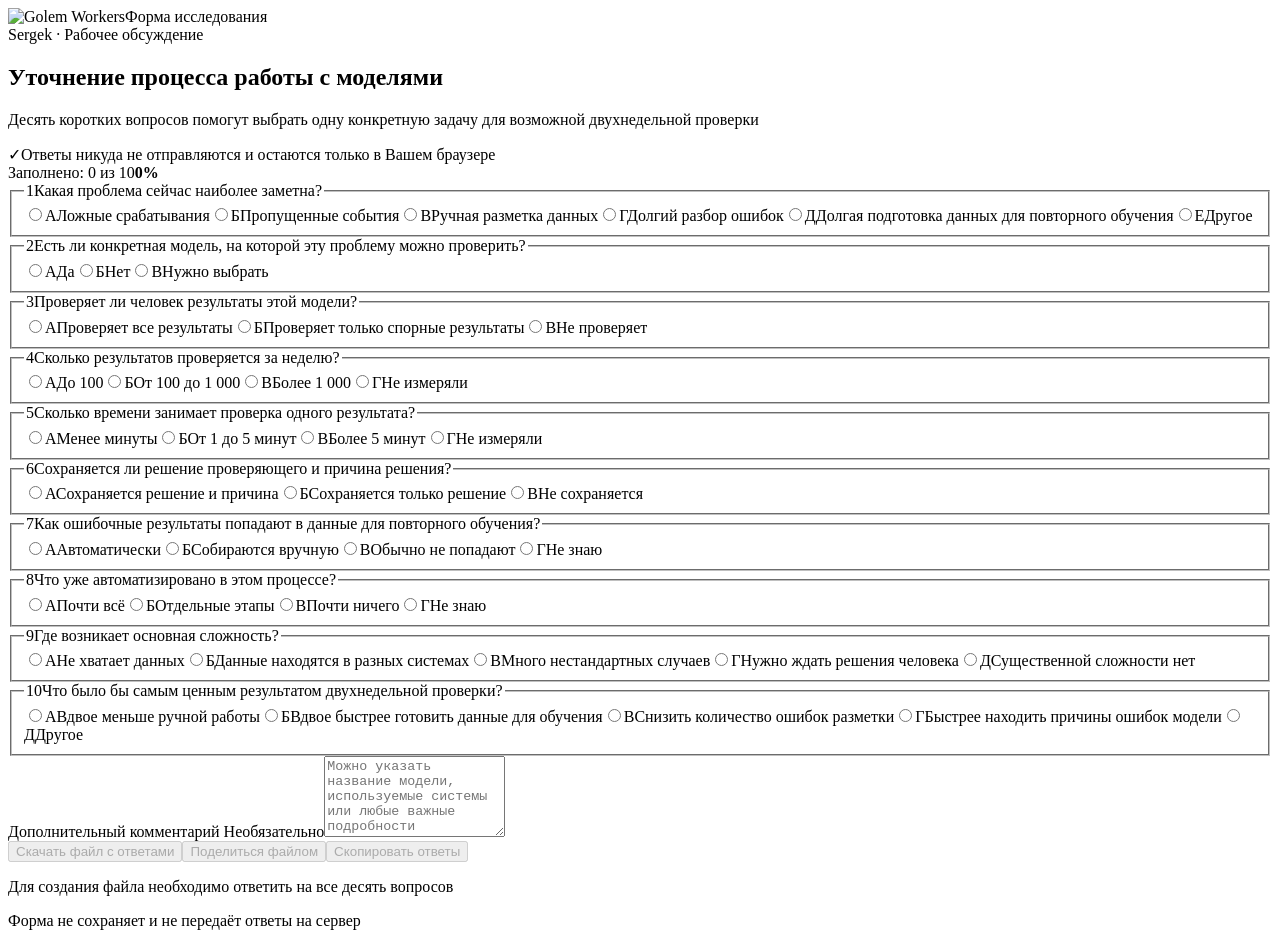
==== commit 7c2709f8: "Apply Golem Workers light theme" ====
--- a/index.html
+++ b/index.html
@@ -1 +1 @@
-<!DOCTYPE html><html lang="ru"><head><meta charSet="utf-8"/><meta name="viewport" content="width=device-width, initial-scale=1"/><link rel="stylesheet" href="/sergek-discovery-form/_next/static/chunks/0ql6tbthvn2xv.css" data-precedence="next"/><link rel="preload" as="script" fetchPriority="low" href="/sergek-discovery-form/_next/static/chunks/1jq4o6yq14o4c.js"/><script src="/sergek-discovery-form/_next/static/chunks/3ocb4c8_n0gxd.js" async=""></script><script src="/sergek-discovery-form/_next/static/chunks/25o46h8mdjlrg.js" async=""></script><script src="/sergek-discovery-form/_next/static/chunks/turbopack-1dh554apyisn6.js" async=""></script><script src="/sergek-discovery-form/_next/static/chunks/158myu8e_yme3.js" async=""></script><script src="/sergek-discovery-form/_next/static/chunks/0568-scfydb29.js" async=""></script><title>Уточнение процесса работы с моделями — Sergek</title><meta name="description" content="Короткая форма для подготовки предметного обсуждения"/><script src="/sergek-discovery-form/_next/static/chunks/0cz1d0mv5g_q7.js" noModule=""></script></head><body><div hidden=""><!--$--><!--/$--></div><main><section class="hero"><div class="heroInner"><div class="brand">Sergek · Рабочее обсуждение</div><h1>Уточнение процесса работы с моделями</h1><p>Десять коротких вопросов помогут выбрать одну конкретную задачу для возможной двухнедельной проверки</p><div class="privacy">Ответы никуда не отправляются и остаются только в Вашем браузере</div></div></section><section class="formShell"><div class="progressHeader"><span>Заполнено: <!-- -->0<!-- --> из <!-- -->10</span><strong>0<!-- -->%</strong></div><div class="progressTrack" aria-hidden="true"><div class="progressFill" style="width:0%"></div></div><div class="field introField"><label for="name">Имя и должность <span>необязательно</span></label><input id="name" placeholder="Например: Арман, руководитель продукта" value=""/></div><div class="questions"><fieldset class=""><legend><span>1</span>Какая проблема сейчас наиболее заметна?</legend><div class="options"><label class="" for="q0-o0"><input id="q0-o0" type="radio" name="question-0"/><span class="letter">А</span><span>Ложные срабатывания</span></label><label class="" for="q0-o1"><input id="q0-o1" type="radio" name="question-0"/><span class="letter">Б</span><span>Пропущенные события</span></label><label class="" for="q0-o2"><input id="q0-o2" type="radio" name="question-0"/><span class="letter">В</span><span>Ручная разметка данных</span></label><label class="" for="q0-o3"><input id="q0-o3" type="radio" name="question-0"/><span class="letter">Г</span><span>Долгий разбор ошибок</span></label><label class="" for="q0-o4"><input id="q0-o4" type="radio" name="question-0"/><span class="letter">Д</span><span>Долгая подготовка данных для повторного обучения</span></label><label class="" for="q0-o5"><input id="q0-o5" type="radio" name="question-0"/><span class="letter">Е</span><span>Другое</span></label></div></fieldset><fieldset class=""><legend><span>2</span>Есть ли конкретная модель, на которой эту проблему можно проверить?</legend><div class="options"><label class="" for="q1-o0"><input id="q1-o0" type="radio" name="question-1"/><span class="letter">А</span><span>Да</span></label><label class="" for="q1-o1"><input id="q1-o1" type="radio" name="question-1"/><span class="letter">Б</span><span>Нет</span></label><label class="" for="q1-o2"><input id="q1-o2" type="radio" name="question-1"/><span class="letter">В</span><span>Нужно выбрать</span></label></div></fieldset><fieldset class=""><legend><span>3</span>Проверяет ли человек результаты этой модели?</legend><div class="options"><label class="" for="q2-o0"><input id="q2-o0" type="radio" name="question-2"/><span class="letter">А</span><span>Проверяет все результаты</span></label><label class="" for="q2-o1"><input id="q2-o1" type="radio" name="question-2"/><span class="letter">Б</span><span>Проверяет только спорные результаты</span></label><label class="" for="q2-o2"><input id="q2-o2" type="radio" name="question-2"/><span class="letter">В</span><span>Не проверяет</span></label></div></fieldset><fieldset class=""><legend><span>4</span>Сколько результатов проверяется за неделю?</legend><div class="options"><label class="" for="q3-o0"><input id="q3-o0" type="radio" name="question-3"/><span class="letter">А</span><span>До 100</span></label><label class="" for="q3-o1"><input id="q3-o1" type="radio" name="question-3"/><span class="letter">Б</span><span>От 100 до 1 000</span></label><label class="" for="q3-o2"><input id="q3-o2" type="radio" name="question-3"/><span class="letter">В</span><span>Более 1 000</span></label><label class="" for="q3-o3"><input id="q3-o3" type="radio" name="question-3"/><span class="letter">Г</span><span>Не измеряли</span></label></div></fieldset><fieldset class=""><legend><span>5</span>Сколько времени занимает проверка одного результата?</legend><div class="options"><label class="" for="q4-o0"><input id="q4-o0" type="radio" name="question-4"/><span class="letter">А</span><span>Менее минуты</span></label><label class="" for="q4-o1"><input id="q4-o1" type="radio" name="question-4"/><span class="letter">Б</span><span>От 1 до 5 минут</span></label><label class="" for="q4-o2"><input id="q4-o2" type="radio" name="question-4"/><span class="letter">В</span><span>Более 5 минут</span></label><label class="" for="q4-o3"><input id="q4-o3" type="radio" name="question-4"/><span class="letter">Г</span><span>Не измеряли</span></label></div></fieldset><fieldset class=""><legend><span>6</span>Сохраняется ли решение проверяющего и причина решения?</legend><div class="options"><label class="" for="q5-o0"><input id="q5-o0" type="radio" name="question-5"/><span class="letter">А</span><span>Сохраняется решение и причина</span></label><label class="" for="q5-o1"><input id="q5-o1" type="radio" name="question-5"/><span class="letter">Б</span><span>Сохраняется только решение</span></label><label class="" for="q5-o2"><input id="q5-o2" type="radio" name="question-5"/><span class="letter">В</span><span>Не сохраняется</span></label></div></fieldset><fieldset class=""><legend><span>7</span>Как ошибочные результаты попадают в данные для повторного обучения?</legend><div class="options"><label class="" for="q6-o0"><input id="q6-o0" type="radio" name="question-6"/><span class="letter">А</span><span>Автоматически</span></label><label class="" for="q6-o1"><input id="q6-o1" type="radio" name="question-6"/><span class="letter">Б</span><span>Собираются вручную</span></label><label class="" for="q6-o2"><input id="q6-o2" type="radio" name="question-6"/><span class="letter">В</span><span>Обычно не попадают</span></label><label class="" for="q6-o3"><input id="q6-o3" type="radio" name="question-6"/><span class="letter">Г</span><span>Не знаю</span></label></div></fieldset><fieldset class=""><legend><span>8</span>Что уже автоматизировано в этом процессе?</legend><div class="options"><label class="" for="q7-o0"><input id="q7-o0" type="radio" name="question-7"/><span class="letter">А</span><span>Почти всё</span></label><label class="" for="q7-o1"><input id="q7-o1" type="radio" name="question-7"/><span class="letter">Б</span><span>Отдельные этапы</span></label><label class="" for="q7-o2"><input id="q7-o2" type="radio" name="question-7"/><span class="letter">В</span><span>Почти ничего</span></label><label class="" for="q7-o3"><input id="q7-o3" type="radio" name="question-7"/><span class="letter">Г</span><span>Не знаю</span></label></div></fieldset><fieldset class=""><legend><span>9</span>Где возникает основная сложность?</legend><div class="options"><label class="" for="q8-o0"><input id="q8-o0" type="radio" name="question-8"/><span class="letter">А</span><span>Не хватает данных</span></label><label class="" for="q8-o1"><input id="q8-o1" type="radio" name="question-8"/><span class="letter">Б</span><span>Данные находятся в разных системах</span></label><label class="" for="q8-o2"><input id="q8-o2" type="radio" name="question-8"/><span class="letter">В</span><span>Много нестандартных случаев</span></label><label class="" for="q8-o3"><input id="q8-o3" type="radio" name="question-8"/><span class="letter">Г</span><span>Нужно ждать решения человека</span></label><label class="" for="q8-o4"><input id="q8-o4" type="radio" name="question-8"/><span class="letter">Д</span><span>Существенной сложности нет</span></label></div></fieldset><fieldset class=""><legend><span>10</span>Что было бы самым ценным результатом двухнедельной проверки?</legend><div class="options"><label class="" for="q9-o0"><input id="q9-o0" type="radio" name="question-9"/><span class="letter">А</span><span>Вдвое меньше ручной работы</span></label><label class="" for="q9-o1"><input id="q9-o1" type="radio" name="question-9"/><span class="letter">Б</span><span>Вдвое быстрее готовить данные для обучения</span></label><label class="" for="q9-o2"><input id="q9-o2" type="radio" name="question-9"/><span class="letter">В</span><span>Снизить количество ошибок разметки</span></label><label class="" for="q9-o3"><input id="q9-o3" type="radio" name="question-9"/><span class="letter">Г</span><span>Быстрее находить причины ошибок модели</span></label><label class="" for="q9-o4"><input id="q9-o4" type="radio" name="question-9"/><span class="letter">Д</span><span>Другое</span></label></div></fieldset></div><div class="field"><label for="details">Дополнительный комментарий <span>необязательно</span></label><textarea id="details" rows="5" placeholder="Можно указать название модели, используемые системы или любые важные подробности"></textarea></div><div class="actions"><button class="primary" disabled="">Скачать файл с ответами</button><button class="secondary" disabled="">Поделиться файлом</button><button class="textButton" disabled="">Скопировать ответы</button></div><p class="hint">Для создания файла необходимо ответить на все десять вопросов</p></section><footer>Форма не сохраняет и не передаёт ответы на сервер</footer></main><!--$--><!--/$--><script src="/sergek-discovery-form/_next/static/chunks/1jq4o6yq14o4c.js" id="_R_" async=""></script><script>(self.__next_f=self.__next_f||[]).push([0])</script><script>self.__next_f.push([1,"1:\"$Sreact.fragment\"\n2:I[39756,[\"/sergek-discovery-form/_next/static/chunks/158myu8e_yme3.js\"],\"default\"]\n3:I[37457,[\"/sergek-discovery-form/_next/static/chunks/158myu8e_yme3.js\"],\"default\"]\n4:I[47257,[\"/sergek-discovery-form/_next/static/chunks/158myu8e_yme3.js\"],\"ClientPageRoot\"]\n5:I[29615,[\"/sergek-discovery-form/_next/static/chunks/158myu8e_yme3.js\",\"/sergek-discovery-form/_next/static/chunks/0568-scfydb29.js\"],\"default\"]\n8:I[97367,[\"/sergek-discovery-form/_next/static/chunks/158myu8e_yme3.js\"],\"OutletBoundary\"]\n9:\"$Sreact.suspense\"\nb:I[97367,[\"/sergek-discovery-form/_next/static/chunks/158myu8e_yme3.js\"],\"ViewportBoundary\"]\nd:I[97367,[\"/sergek-discovery-form/_next/static/chunks/158myu8e_yme3.js\"],\"MetadataBoundary\"]\nf:I[68027,[\"/sergek-discovery-form/_next/static/chunks/158myu8e_yme3.js\"],\"default\",1]\n:HL[\"/sergek-discovery-form/_next/static/chunks/0ql6tbthvn2xv.css\",\"style\"]\n"])</script><script>self.__next_f.push([1,"0:{\"P\":null,\"c\":[\"\",\"\"],\"q\":\"\",\"i\":false,\"f\":[[[\"\",{\"children\":[\"__PAGE__\",{}]},\"$undefined\",\"$undefined\",16],[[\"$\",\"$1\",\"c\",{\"children\":[[[\"$\",\"link\",\"0\",{\"rel\":\"stylesheet\",\"href\":\"/sergek-discovery-form/_next/static/chunks/0ql6tbthvn2xv.css\",\"precedence\":\"next\",\"crossOrigin\":\"$undefined\",\"nonce\":\"$undefined\"}],[\"$\",\"script\",\"script-0\",{\"src\":\"/sergek-discovery-form/_next/static/chunks/158myu8e_yme3.js\",\"async\":true,\"nonce\":\"$undefined\"}]],[\"$\",\"html\",null,{\"lang\":\"ru\",\"children\":[\"$\",\"body\",null,{\"children\":[\"$\",\"$L2\",null,{\"parallelRouterKey\":\"children\",\"error\":\"$undefined\",\"errorStyles\":\"$undefined\",\"errorScripts\":\"$undefined\",\"template\":[\"$\",\"$L3\",null,{}],\"templateStyles\":\"$undefined\",\"templateScripts\":\"$undefined\",\"notFound\":[[[\"$\",\"title\",null,{\"children\":\"404: This page could not be found.\"}],[\"$\",\"div\",null,{\"style\":{\"fontFamily\":\"system-ui,\\\"Segoe UI\\\",Roboto,Helvetica,Arial,sans-serif,\\\"Apple Color Emoji\\\",\\\"Segoe UI Emoji\\\"\",\"height\":\"100vh\",\"textAlign\":\"center\",\"display\":\"flex\",\"flexDirection\":\"column\",\"alignItems\":\"center\",\"justifyContent\":\"center\"},\"children\":[\"$\",\"div\",null,{\"children\":[[\"$\",\"style\",null,{\"dangerouslySetInnerHTML\":{\"__html\":\"body{color:#000;background:#fff;margin:0}.next-error-h1{border-right:1px solid rgba(0,0,0,.3)}@media (prefers-color-scheme:dark){body{color:#fff;background:#000}.next-error-h1{border-right:1px solid rgba(255,255,255,.3)}}\"}}],[\"$\",\"h1\",null,{\"className\":\"next-error-h1\",\"style\":{\"display\":\"inline-block\",\"margin\":\"0 20px 0 0\",\"padding\":\"0 23px 0 0\",\"fontSize\":24,\"fontWeight\":500,\"verticalAlign\":\"top\",\"lineHeight\":\"49px\"},\"children\":404}],[\"$\",\"div\",null,{\"style\":{\"display\":\"inline-block\"},\"children\":[\"$\",\"h2\",null,{\"style\":{\"fontSize\":14,\"fontWeight\":400,\"lineHeight\":\"49px\",\"margin\":0},\"children\":\"This page could not be found.\"}]}]]}]}]],[]],\"forbidden\":\"$undefined\",\"unauthorized\":\"$undefined\"}]}]}]]}],{\"children\":[[\"$\",\"$1\",\"c\",{\"children\":[[\"$\",\"$L4\",null,{\"Component\":\"$5\",\"serverProvidedParams\":{\"searchParams\":{},\"params\":{},\"promises\":[\"$@6\",\"$@7\"]}}],[[\"$\",\"script\",\"script-0\",{\"src\":\"/sergek-discovery-form/_next/static/chunks/0568-scfydb29.js\",\"async\":true,\"nonce\":\"$undefined\"}]],[\"$\",\"$L8\",null,{\"children\":[\"$\",\"$9\",null,{\"name\":\"Next.MetadataOutlet\",\"children\":\"$@a\"}]}]]}],{},null,false,null]},null,false,null],[\"$\",\"$1\",\"h\",{\"children\":[null,[\"$\",\"$Lb\",null,{\"children\":\"$Lc\"}],[\"$\",\"div\",null,{\"hidden\":true,\"children\":[\"$\",\"$Ld\",null,{\"children\":[\"$\",\"$9\",null,{\"name\":\"Next.Metadata\",\"children\":\"$Le\"}]}]}],null]}],false]],\"m\":\"$undefined\",\"G\":[\"$f\",[[\"$\",\"link\",\"0\",{\"rel\":\"stylesheet\",\"href\":\"/sergek-discovery-form/_next/static/chunks/0ql6tbthvn2xv.css\",\"precedence\":\"next\",\"crossOrigin\":\"$undefined\",\"nonce\":\"$undefined\"}]]],\"S\":true,\"h\":null,\"s\":\"$undefined\",\"l\":\"$undefined\",\"p\":\"$undefined\",\"d\":\"$undefined\",\"b\":\"3AGsoSOh1Le4Us-HrChNT\"}\n"])</script><script>self.__next_f.push([1,"6:{}\n7:\"$0:f:0:1:1:children:0:props:children:0:props:serverProvidedParams:params\"\n"])</script><script>self.__next_f.push([1,"c:[[\"$\",\"meta\",\"0\",{\"charSet\":\"utf-8\"}],[\"$\",\"meta\",\"1\",{\"name\":\"viewport\",\"content\":\"width=device-width, initial-scale=1\"}]]\n"])</script><script>self.__next_f.push([1,"a:null\ne:[[\"$\",\"title\",\"0\",{\"children\":\"Уточнение процесса работы с моделями — Sergek\"}],[\"$\",\"meta\",\"1\",{\"name\":\"description\",\"content\":\"Короткая форма для подготовки предметного обсуждения\"}]]\n"])</script></body></html>+<!DOCTYPE html><html lang="ru"><head><meta charSet="utf-8"/><meta name="viewport" content="width=device-width, initial-scale=1"/><link rel="preload" as="image" href="https://golemworkers.com/golemwrks-light.svg"/><link rel="stylesheet" href="/sergek-discovery-form/_next/static/chunks/1jtrdizsk0v7j.css" data-precedence="next"/><link rel="preload" as="script" fetchPriority="low" href="/sergek-discovery-form/_next/static/chunks/1jq4o6yq14o4c.js"/><script src="/sergek-discovery-form/_next/static/chunks/3ocb4c8_n0gxd.js" async=""></script><script src="/sergek-discovery-form/_next/static/chunks/25o46h8mdjlrg.js" async=""></script><script src="/sergek-discovery-form/_next/static/chunks/turbopack-1dh554apyisn6.js" async=""></script><script src="/sergek-discovery-form/_next/static/chunks/158myu8e_yme3.js" async=""></script><script src="/sergek-discovery-form/_next/static/chunks/25tjy5arot1c-.js" async=""></script><title>Уточнение процесса работы с моделями — Sergek</title><meta name="description" content="Короткая форма для подготовки предметного обсуждения"/><script src="/sergek-discovery-form/_next/static/chunks/0cz1d0mv5g_q7.js" noModule=""></script></head><body><div hidden=""><!--$--><!--/$--></div><main><header class="siteHeader"><div class="headerInner"><img class="logo" src="https://golemworkers.com/golemwrks-light.svg" alt="Golem Workers"/><span class="headerLabel">Форма исследования</span></div></header><div class="page"><section class="hero"><div class="eyebrow">Sergek · Рабочее обсуждение</div><h1>Уточнение процесса работы с моделями</h1><p>Десять коротких вопросов помогут выбрать одну конкретную задачу для возможной двухнедельной проверки</p><div class="privacy"><span aria-hidden="true">✓</span>Ответы никуда не отправляются и остаются только в Вашем браузере</div></section><section class="formShell"><div class="progressHeader"><span>Заполнено: <!-- -->0<!-- --> из <!-- -->10</span><strong>0<!-- -->%</strong></div><div class="progressTrack" aria-hidden="true"><div class="progressFill" style="width:0%"></div></div><div class="questions"><fieldset class=""><legend><span>1</span>Какая проблема сейчас наиболее заметна?</legend><div class="options"><label class="" for="q0-o0"><input id="q0-o0" type="radio" name="question-0"/><span class="letter">А</span><span>Ложные срабатывания</span></label><label class="" for="q0-o1"><input id="q0-o1" type="radio" name="question-0"/><span class="letter">Б</span><span>Пропущенные события</span></label><label class="" for="q0-o2"><input id="q0-o2" type="radio" name="question-0"/><span class="letter">В</span><span>Ручная разметка данных</span></label><label class="" for="q0-o3"><input id="q0-o3" type="radio" name="question-0"/><span class="letter">Г</span><span>Долгий разбор ошибок</span></label><label class="" for="q0-o4"><input id="q0-o4" type="radio" name="question-0"/><span class="letter">Д</span><span>Долгая подготовка данных для повторного обучения</span></label><label class="" for="q0-o5"><input id="q0-o5" type="radio" name="question-0"/><span class="letter">Е</span><span>Другое</span></label></div></fieldset><fieldset class=""><legend><span>2</span>Есть ли конкретная модель, на которой эту проблему можно проверить?</legend><div class="options"><label class="" for="q1-o0"><input id="q1-o0" type="radio" name="question-1"/><span class="letter">А</span><span>Да</span></label><label class="" for="q1-o1"><input id="q1-o1" type="radio" name="question-1"/><span class="letter">Б</span><span>Нет</span></label><label class="" for="q1-o2"><input id="q1-o2" type="radio" name="question-1"/><span class="letter">В</span><span>Нужно выбрать</span></label></div></fieldset><fieldset class=""><legend><span>3</span>Проверяет ли человек результаты этой модели?</legend><div class="options"><label class="" for="q2-o0"><input id="q2-o0" type="radio" name="question-2"/><span class="letter">А</span><span>Проверяет все результаты</span></label><label class="" for="q2-o1"><input id="q2-o1" type="radio" name="question-2"/><span class="letter">Б</span><span>Проверяет только спорные результаты</span></label><label class="" for="q2-o2"><input id="q2-o2" type="radio" name="question-2"/><span class="letter">В</span><span>Не проверяет</span></label></div></fieldset><fieldset class=""><legend><span>4</span>Сколько результатов проверяется за неделю?</legend><div class="options"><label class="" for="q3-o0"><input id="q3-o0" type="radio" name="question-3"/><span class="letter">А</span><span>До 100</span></label><label class="" for="q3-o1"><input id="q3-o1" type="radio" name="question-3"/><span class="letter">Б</span><span>От 100 до 1 000</span></label><label class="" for="q3-o2"><input id="q3-o2" type="radio" name="question-3"/><span class="letter">В</span><span>Более 1 000</span></label><label class="" for="q3-o3"><input id="q3-o3" type="radio" name="question-3"/><span class="letter">Г</span><span>Не измеряли</span></label></div></fieldset><fieldset class=""><legend><span>5</span>Сколько времени занимает проверка одного результата?</legend><div class="options"><label class="" for="q4-o0"><input id="q4-o0" type="radio" name="question-4"/><span class="letter">А</span><span>Менее минуты</span></label><label class="" for="q4-o1"><input id="q4-o1" type="radio" name="question-4"/><span class="letter">Б</span><span>От 1 до 5 минут</span></label><label class="" for="q4-o2"><input id="q4-o2" type="radio" name="question-4"/><span class="letter">В</span><span>Более 5 минут</span></label><label class="" for="q4-o3"><input id="q4-o3" type="radio" name="question-4"/><span class="letter">Г</span><span>Не измеряли</span></label></div></fieldset><fieldset class=""><legend><span>6</span>Сохраняется ли решение проверяющего и причина решения?</legend><div class="options"><label class="" for="q5-o0"><input id="q5-o0" type="radio" name="question-5"/><span class="letter">А</span><span>Сохраняется решение и причина</span></label><label class="" for="q5-o1"><input id="q5-o1" type="radio" name="question-5"/><span class="letter">Б</span><span>Сохраняется только решение</span></label><label class="" for="q5-o2"><input id="q5-o2" type="radio" name="question-5"/><span class="letter">В</span><span>Не сохраняется</span></label></div></fieldset><fieldset class=""><legend><span>7</span>Как ошибочные результаты попадают в данные для повторного обучения?</legend><div class="options"><label class="" for="q6-o0"><input id="q6-o0" type="radio" name="question-6"/><span class="letter">А</span><span>Автоматически</span></label><label class="" for="q6-o1"><input id="q6-o1" type="radio" name="question-6"/><span class="letter">Б</span><span>Собираются вручную</span></label><label class="" for="q6-o2"><input id="q6-o2" type="radio" name="question-6"/><span class="letter">В</span><span>Обычно не попадают</span></label><label class="" for="q6-o3"><input id="q6-o3" type="radio" name="question-6"/><span class="letter">Г</span><span>Не знаю</span></label></div></fieldset><fieldset class=""><legend><span>8</span>Что уже автоматизировано в этом процессе?</legend><div class="options"><label class="" for="q7-o0"><input id="q7-o0" type="radio" name="question-7"/><span class="letter">А</span><span>Почти всё</span></label><label class="" for="q7-o1"><input id="q7-o1" type="radio" name="question-7"/><span class="letter">Б</span><span>Отдельные этапы</span></label><label class="" for="q7-o2"><input id="q7-o2" type="radio" name="question-7"/><span class="letter">В</span><span>Почти ничего</span></label><label class="" for="q7-o3"><input id="q7-o3" type="radio" name="question-7"/><span class="letter">Г</span><span>Не знаю</span></label></div></fieldset><fieldset class=""><legend><span>9</span>Где возникает основная сложность?</legend><div class="options"><label class="" for="q8-o0"><input id="q8-o0" type="radio" name="question-8"/><span class="letter">А</span><span>Не хватает данных</span></label><label class="" for="q8-o1"><input id="q8-o1" type="radio" name="question-8"/><span class="letter">Б</span><span>Данные находятся в разных системах</span></label><label class="" for="q8-o2"><input id="q8-o2" type="radio" name="question-8"/><span class="letter">В</span><span>Много нестандартных случаев</span></label><label class="" for="q8-o3"><input id="q8-o3" type="radio" name="question-8"/><span class="letter">Г</span><span>Нужно ждать решения человека</span></label><label class="" for="q8-o4"><input id="q8-o4" type="radio" name="question-8"/><span class="letter">Д</span><span>Существенной сложности нет</span></label></div></fieldset><fieldset class=""><legend><span>10</span>Что было бы самым ценным результатом двухнедельной проверки?</legend><div class="options"><label class="" for="q9-o0"><input id="q9-o0" type="radio" name="question-9"/><span class="letter">А</span><span>Вдвое меньше ручной работы</span></label><label class="" for="q9-o1"><input id="q9-o1" type="radio" name="question-9"/><span class="letter">Б</span><span>Вдвое быстрее готовить данные для обучения</span></label><label class="" for="q9-o2"><input id="q9-o2" type="radio" name="question-9"/><span class="letter">В</span><span>Снизить количество ошибок разметки</span></label><label class="" for="q9-o3"><input id="q9-o3" type="radio" name="question-9"/><span class="letter">Г</span><span>Быстрее находить причины ошибок модели</span></label><label class="" for="q9-o4"><input id="q9-o4" type="radio" name="question-9"/><span class="letter">Д</span><span>Другое</span></label></div></fieldset></div><div class="field"><label for="details">Дополнительный комментарий <span>Необязательно</span></label><textarea id="details" rows="5" placeholder="Можно указать название модели, используемые системы или любые важные подробности"></textarea></div><div class="actions"><button class="primary" disabled="">Скачать файл с ответами</button><button class="secondary" disabled="">Поделиться файлом</button><button class="textButton" disabled="">Скопировать ответы</button></div><p class="hint">Для создания файла необходимо ответить на все десять вопросов</p></section><footer>Форма не сохраняет и не передаёт ответы на сервер</footer></div></main><!--$--><!--/$--><script src="/sergek-discovery-form/_next/static/chunks/1jq4o6yq14o4c.js" id="_R_" async=""></script><script>(self.__next_f=self.__next_f||[]).push([0])</script><script>self.__next_f.push([1,"1:\"$Sreact.fragment\"\n2:I[39756,[\"/sergek-discovery-form/_next/static/chunks/158myu8e_yme3.js\"],\"default\"]\n3:I[37457,[\"/sergek-discovery-form/_next/static/chunks/158myu8e_yme3.js\"],\"default\"]\n4:I[47257,[\"/sergek-discovery-form/_next/static/chunks/158myu8e_yme3.js\"],\"ClientPageRoot\"]\n5:I[29615,[\"/sergek-discovery-form/_next/static/chunks/158myu8e_yme3.js\",\"/sergek-discovery-form/_next/static/chunks/25tjy5arot1c-.js\"],\"default\"]\n8:I[97367,[\"/sergek-discovery-form/_next/static/chunks/158myu8e_yme3.js\"],\"OutletBoundary\"]\n9:\"$Sreact.suspense\"\nb:I[97367,[\"/sergek-discovery-form/_next/static/chunks/158myu8e_yme3.js\"],\"ViewportBoundary\"]\nd:I[97367,[\"/sergek-discovery-form/_next/static/chunks/158myu8e_yme3.js\"],\"MetadataBoundary\"]\nf:I[68027,[\"/sergek-discovery-form/_next/static/chunks/158myu8e_yme3.js\"],\"default\",1]\n:HL[\"/sergek-discovery-form/_next/static/chunks/1jtrdizsk0v7j.css\",\"style\"]\n"])</script><script>self.__next_f.push([1,"0:{\"P\":null,\"c\":[\"\",\"\"],\"q\":\"\",\"i\":false,\"f\":[[[\"\",{\"children\":[\"__PAGE__\",{}]},\"$undefined\",\"$undefined\",16],[[\"$\",\"$1\",\"c\",{\"children\":[[[\"$\",\"link\",\"0\",{\"rel\":\"stylesheet\",\"href\":\"/sergek-discovery-form/_next/static/chunks/1jtrdizsk0v7j.css\",\"precedence\":\"next\",\"crossOrigin\":\"$undefined\",\"nonce\":\"$undefined\"}],[\"$\",\"script\",\"script-0\",{\"src\":\"/sergek-discovery-form/_next/static/chunks/158myu8e_yme3.js\",\"async\":true,\"nonce\":\"$undefined\"}]],[\"$\",\"html\",null,{\"lang\":\"ru\",\"children\":[\"$\",\"body\",null,{\"children\":[\"$\",\"$L2\",null,{\"parallelRouterKey\":\"children\",\"error\":\"$undefined\",\"errorStyles\":\"$undefined\",\"errorScripts\":\"$undefined\",\"template\":[\"$\",\"$L3\",null,{}],\"templateStyles\":\"$undefined\",\"templateScripts\":\"$undefined\",\"notFound\":[[[\"$\",\"title\",null,{\"children\":\"404: This page could not be found.\"}],[\"$\",\"div\",null,{\"style\":{\"fontFamily\":\"system-ui,\\\"Segoe UI\\\",Roboto,Helvetica,Arial,sans-serif,\\\"Apple Color Emoji\\\",\\\"Segoe UI Emoji\\\"\",\"height\":\"100vh\",\"textAlign\":\"center\",\"display\":\"flex\",\"flexDirection\":\"column\",\"alignItems\":\"center\",\"justifyContent\":\"center\"},\"children\":[\"$\",\"div\",null,{\"children\":[[\"$\",\"style\",null,{\"dangerouslySetInnerHTML\":{\"__html\":\"body{color:#000;background:#fff;margin:0}.next-error-h1{border-right:1px solid rgba(0,0,0,.3)}@media (prefers-color-scheme:dark){body{color:#fff;background:#000}.next-error-h1{border-right:1px solid rgba(255,255,255,.3)}}\"}}],[\"$\",\"h1\",null,{\"className\":\"next-error-h1\",\"style\":{\"display\":\"inline-block\",\"margin\":\"0 20px 0 0\",\"padding\":\"0 23px 0 0\",\"fontSize\":24,\"fontWeight\":500,\"verticalAlign\":\"top\",\"lineHeight\":\"49px\"},\"children\":404}],[\"$\",\"div\",null,{\"style\":{\"display\":\"inline-block\"},\"children\":[\"$\",\"h2\",null,{\"style\":{\"fontSize\":14,\"fontWeight\":400,\"lineHeight\":\"49px\",\"margin\":0},\"children\":\"This page could not be found.\"}]}]]}]}]],[]],\"forbidden\":\"$undefined\",\"unauthorized\":\"$undefined\"}]}]}]]}],{\"children\":[[\"$\",\"$1\",\"c\",{\"children\":[[\"$\",\"$L4\",null,{\"Component\":\"$5\",\"serverProvidedParams\":{\"searchParams\":{},\"params\":{},\"promises\":[\"$@6\",\"$@7\"]}}],[[\"$\",\"script\",\"script-0\",{\"src\":\"/sergek-discovery-form/_next/static/chunks/25tjy5arot1c-.js\",\"async\":true,\"nonce\":\"$undefined\"}]],[\"$\",\"$L8\",null,{\"children\":[\"$\",\"$9\",null,{\"name\":\"Next.MetadataOutlet\",\"children\":\"$@a\"}]}]]}],{},null,false,null]},null,false,null],[\"$\",\"$1\",\"h\",{\"children\":[null,[\"$\",\"$Lb\",null,{\"children\":\"$Lc\"}],[\"$\",\"div\",null,{\"hidden\":true,\"children\":[\"$\",\"$Ld\",null,{\"children\":[\"$\",\"$9\",null,{\"name\":\"Next.Metadata\",\"children\":\"$Le\"}]}]}],null]}],false]],\"m\":\"$undefined\",\"G\":[\"$f\",[[\"$\",\"link\",\"0\",{\"rel\":\"stylesheet\",\"href\":\"/sergek-discovery-form/_next/static/chunks/1jtrdizsk0v7j.css\",\"precedence\":\"next\",\"crossOrigin\":\"$undefined\",\"nonce\":\"$undefined\"}]]],\"S\":true,\"h\":null,\"s\":\"$undefined\",\"l\":\"$undefined\",\"p\":\"$undefined\",\"d\":\"$undefined\",\"b\":\"Q34awn-AhtR2OfQNFWeFR\"}\n"])</script><script>self.__next_f.push([1,"6:{}\n7:\"$0:f:0:1:1:children:0:props:children:0:props:serverProvidedParams:params\"\n"])</script><script>self.__next_f.push([1,"c:[[\"$\",\"meta\",\"0\",{\"charSet\":\"utf-8\"}],[\"$\",\"meta\",\"1\",{\"name\":\"viewport\",\"content\":\"width=device-width, initial-scale=1\"}]]\n"])</script><script>self.__next_f.push([1,"a:null\ne:[[\"$\",\"title\",\"0\",{\"children\":\"Уточнение процесса работы с моделями — Sergek\"}],[\"$\",\"meta\",\"1\",{\"name\":\"description\",\"content\":\"Короткая форма для подготовки предметного обсуждения\"}]]\n"])</script></body></html>
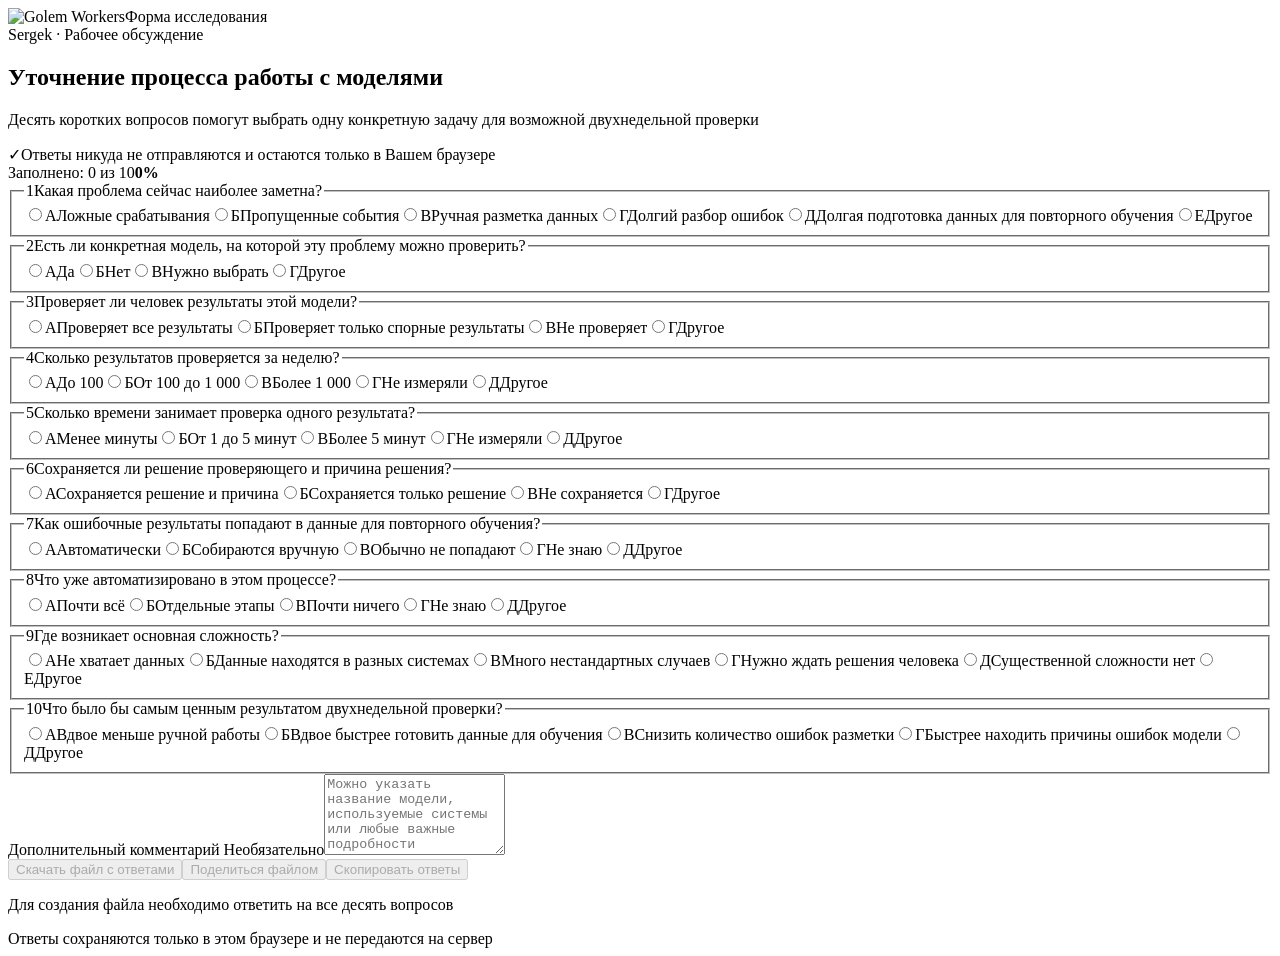
==== commit f3b69a57: "Add custom responses and persistent form progress" ====
--- a/index.html
+++ b/index.html
@@ -1 +1 @@
-<!DOCTYPE html><html lang="ru"><head><meta charSet="utf-8"/><meta name="viewport" content="width=device-width, initial-scale=1"/><link rel="preload" as="image" href="https://golemworkers.com/golemwrks-light.svg"/><link rel="stylesheet" href="/sergek-discovery-form/_next/static/chunks/1jtrdizsk0v7j.css" data-precedence="next"/><link rel="preload" as="script" fetchPriority="low" href="/sergek-discovery-form/_next/static/chunks/1jq4o6yq14o4c.js"/><script src="/sergek-discovery-form/_next/static/chunks/3ocb4c8_n0gxd.js" async=""></script><script src="/sergek-discovery-form/_next/static/chunks/25o46h8mdjlrg.js" async=""></script><script src="/sergek-discovery-form/_next/static/chunks/turbopack-1dh554apyisn6.js" async=""></script><script src="/sergek-discovery-form/_next/static/chunks/158myu8e_yme3.js" async=""></script><script src="/sergek-discovery-form/_next/static/chunks/25tjy5arot1c-.js" async=""></script><title>Уточнение процесса работы с моделями — Sergek</title><meta name="description" content="Короткая форма для подготовки предметного обсуждения"/><script src="/sergek-discovery-form/_next/static/chunks/0cz1d0mv5g_q7.js" noModule=""></script></head><body><div hidden=""><!--$--><!--/$--></div><main><header class="siteHeader"><div class="headerInner"><img class="logo" src="https://golemworkers.com/golemwrks-light.svg" alt="Golem Workers"/><span class="headerLabel">Форма исследования</span></div></header><div class="page"><section class="hero"><div class="eyebrow">Sergek · Рабочее обсуждение</div><h1>Уточнение процесса работы с моделями</h1><p>Десять коротких вопросов помогут выбрать одну конкретную задачу для возможной двухнедельной проверки</p><div class="privacy"><span aria-hidden="true">✓</span>Ответы никуда не отправляются и остаются только в Вашем браузере</div></section><section class="formShell"><div class="progressHeader"><span>Заполнено: <!-- -->0<!-- --> из <!-- -->10</span><strong>0<!-- -->%</strong></div><div class="progressTrack" aria-hidden="true"><div class="progressFill" style="width:0%"></div></div><div class="questions"><fieldset class=""><legend><span>1</span>Какая проблема сейчас наиболее заметна?</legend><div class="options"><label class="" for="q0-o0"><input id="q0-o0" type="radio" name="question-0"/><span class="letter">А</span><span>Ложные срабатывания</span></label><label class="" for="q0-o1"><input id="q0-o1" type="radio" name="question-0"/><span class="letter">Б</span><span>Пропущенные события</span></label><label class="" for="q0-o2"><input id="q0-o2" type="radio" name="question-0"/><span class="letter">В</span><span>Ручная разметка данных</span></label><label class="" for="q0-o3"><input id="q0-o3" type="radio" name="question-0"/><span class="letter">Г</span><span>Долгий разбор ошибок</span></label><label class="" for="q0-o4"><input id="q0-o4" type="radio" name="question-0"/><span class="letter">Д</span><span>Долгая подготовка данных для повторного обучения</span></label><label class="" for="q0-o5"><input id="q0-o5" type="radio" name="question-0"/><span class="letter">Е</span><span>Другое</span></label></div></fieldset><fieldset class=""><legend><span>2</span>Есть ли конкретная модель, на которой эту проблему можно проверить?</legend><div class="options"><label class="" for="q1-o0"><input id="q1-o0" type="radio" name="question-1"/><span class="letter">А</span><span>Да</span></label><label class="" for="q1-o1"><input id="q1-o1" type="radio" name="question-1"/><span class="letter">Б</span><span>Нет</span></label><label class="" for="q1-o2"><input id="q1-o2" type="radio" name="question-1"/><span class="letter">В</span><span>Нужно выбрать</span></label></div></fieldset><fieldset class=""><legend><span>3</span>Проверяет ли человек результаты этой модели?</legend><div class="options"><label class="" for="q2-o0"><input id="q2-o0" type="radio" name="question-2"/><span class="letter">А</span><span>Проверяет все результаты</span></label><label class="" for="q2-o1"><input id="q2-o1" type="radio" name="question-2"/><span class="letter">Б</span><span>Проверяет только спорные результаты</span></label><label class="" for="q2-o2"><input id="q2-o2" type="radio" name="question-2"/><span class="letter">В</span><span>Не проверяет</span></label></div></fieldset><fieldset class=""><legend><span>4</span>Сколько результатов проверяется за неделю?</legend><div class="options"><label class="" for="q3-o0"><input id="q3-o0" type="radio" name="question-3"/><span class="letter">А</span><span>До 100</span></label><label class="" for="q3-o1"><input id="q3-o1" type="radio" name="question-3"/><span class="letter">Б</span><span>От 100 до 1 000</span></label><label class="" for="q3-o2"><input id="q3-o2" type="radio" name="question-3"/><span class="letter">В</span><span>Более 1 000</span></label><label class="" for="q3-o3"><input id="q3-o3" type="radio" name="question-3"/><span class="letter">Г</span><span>Не измеряли</span></label></div></fieldset><fieldset class=""><legend><span>5</span>Сколько времени занимает проверка одного результата?</legend><div class="options"><label class="" for="q4-o0"><input id="q4-o0" type="radio" name="question-4"/><span class="letter">А</span><span>Менее минуты</span></label><label class="" for="q4-o1"><input id="q4-o1" type="radio" name="question-4"/><span class="letter">Б</span><span>От 1 до 5 минут</span></label><label class="" for="q4-o2"><input id="q4-o2" type="radio" name="question-4"/><span class="letter">В</span><span>Более 5 минут</span></label><label class="" for="q4-o3"><input id="q4-o3" type="radio" name="question-4"/><span class="letter">Г</span><span>Не измеряли</span></label></div></fieldset><fieldset class=""><legend><span>6</span>Сохраняется ли решение проверяющего и причина решения?</legend><div class="options"><label class="" for="q5-o0"><input id="q5-o0" type="radio" name="question-5"/><span class="letter">А</span><span>Сохраняется решение и причина</span></label><label class="" for="q5-o1"><input id="q5-o1" type="radio" name="question-5"/><span class="letter">Б</span><span>Сохраняется только решение</span></label><label class="" for="q5-o2"><input id="q5-o2" type="radio" name="question-5"/><span class="letter">В</span><span>Не сохраняется</span></label></div></fieldset><fieldset class=""><legend><span>7</span>Как ошибочные результаты попадают в данные для повторного обучения?</legend><div class="options"><label class="" for="q6-o0"><input id="q6-o0" type="radio" name="question-6"/><span class="letter">А</span><span>Автоматически</span></label><label class="" for="q6-o1"><input id="q6-o1" type="radio" name="question-6"/><span class="letter">Б</span><span>Собираются вручную</span></label><label class="" for="q6-o2"><input id="q6-o2" type="radio" name="question-6"/><span class="letter">В</span><span>Обычно не попадают</span></label><label class="" for="q6-o3"><input id="q6-o3" type="radio" name="question-6"/><span class="letter">Г</span><span>Не знаю</span></label></div></fieldset><fieldset class=""><legend><span>8</span>Что уже автоматизировано в этом процессе?</legend><div class="options"><label class="" for="q7-o0"><input id="q7-o0" type="radio" name="question-7"/><span class="letter">А</span><span>Почти всё</span></label><label class="" for="q7-o1"><input id="q7-o1" type="radio" name="question-7"/><span class="letter">Б</span><span>Отдельные этапы</span></label><label class="" for="q7-o2"><input id="q7-o2" type="radio" name="question-7"/><span class="letter">В</span><span>Почти ничего</span></label><label class="" for="q7-o3"><input id="q7-o3" type="radio" name="question-7"/><span class="letter">Г</span><span>Не знаю</span></label></div></fieldset><fieldset class=""><legend><span>9</span>Где возникает основная сложность?</legend><div class="options"><label class="" for="q8-o0"><input id="q8-o0" type="radio" name="question-8"/><span class="letter">А</span><span>Не хватает данных</span></label><label class="" for="q8-o1"><input id="q8-o1" type="radio" name="question-8"/><span class="letter">Б</span><span>Данные находятся в разных системах</span></label><label class="" for="q8-o2"><input id="q8-o2" type="radio" name="question-8"/><span class="letter">В</span><span>Много нестандартных случаев</span></label><label class="" for="q8-o3"><input id="q8-o3" type="radio" name="question-8"/><span class="letter">Г</span><span>Нужно ждать решения человека</span></label><label class="" for="q8-o4"><input id="q8-o4" type="radio" name="question-8"/><span class="letter">Д</span><span>Существенной сложности нет</span></label></div></fieldset><fieldset class=""><legend><span>10</span>Что было бы самым ценным результатом двухнедельной проверки?</legend><div class="options"><label class="" for="q9-o0"><input id="q9-o0" type="radio" name="question-9"/><span class="letter">А</span><span>Вдвое меньше ручной работы</span></label><label class="" for="q9-o1"><input id="q9-o1" type="radio" name="question-9"/><span class="letter">Б</span><span>Вдвое быстрее готовить данные для обучения</span></label><label class="" for="q9-o2"><input id="q9-o2" type="radio" name="question-9"/><span class="letter">В</span><span>Снизить количество ошибок разметки</span></label><label class="" for="q9-o3"><input id="q9-o3" type="radio" name="question-9"/><span class="letter">Г</span><span>Быстрее находить причины ошибок модели</span></label><label class="" for="q9-o4"><input id="q9-o4" type="radio" name="question-9"/><span class="letter">Д</span><span>Другое</span></label></div></fieldset></div><div class="field"><label for="details">Дополнительный комментарий <span>Необязательно</span></label><textarea id="details" rows="5" placeholder="Можно указать название модели, используемые системы или любые важные подробности"></textarea></div><div class="actions"><button class="primary" disabled="">Скачать файл с ответами</button><button class="secondary" disabled="">Поделиться файлом</button><button class="textButton" disabled="">Скопировать ответы</button></div><p class="hint">Для создания файла необходимо ответить на все десять вопросов</p></section><footer>Форма не сохраняет и не передаёт ответы на сервер</footer></div></main><!--$--><!--/$--><script src="/sergek-discovery-form/_next/static/chunks/1jq4o6yq14o4c.js" id="_R_" async=""></script><script>(self.__next_f=self.__next_f||[]).push([0])</script><script>self.__next_f.push([1,"1:\"$Sreact.fragment\"\n2:I[39756,[\"/sergek-discovery-form/_next/static/chunks/158myu8e_yme3.js\"],\"default\"]\n3:I[37457,[\"/sergek-discovery-form/_next/static/chunks/158myu8e_yme3.js\"],\"default\"]\n4:I[47257,[\"/sergek-discovery-form/_next/static/chunks/158myu8e_yme3.js\"],\"ClientPageRoot\"]\n5:I[29615,[\"/sergek-discovery-form/_next/static/chunks/158myu8e_yme3.js\",\"/sergek-discovery-form/_next/static/chunks/25tjy5arot1c-.js\"],\"default\"]\n8:I[97367,[\"/sergek-discovery-form/_next/static/chunks/158myu8e_yme3.js\"],\"OutletBoundary\"]\n9:\"$Sreact.suspense\"\nb:I[97367,[\"/sergek-discovery-form/_next/static/chunks/158myu8e_yme3.js\"],\"ViewportBoundary\"]\nd:I[97367,[\"/sergek-discovery-form/_next/static/chunks/158myu8e_yme3.js\"],\"MetadataBoundary\"]\nf:I[68027,[\"/sergek-discovery-form/_next/static/chunks/158myu8e_yme3.js\"],\"default\",1]\n:HL[\"/sergek-discovery-form/_next/static/chunks/1jtrdizsk0v7j.css\",\"style\"]\n"])</script><script>self.__next_f.push([1,"0:{\"P\":null,\"c\":[\"\",\"\"],\"q\":\"\",\"i\":false,\"f\":[[[\"\",{\"children\":[\"__PAGE__\",{}]},\"$undefined\",\"$undefined\",16],[[\"$\",\"$1\",\"c\",{\"children\":[[[\"$\",\"link\",\"0\",{\"rel\":\"stylesheet\",\"href\":\"/sergek-discovery-form/_next/static/chunks/1jtrdizsk0v7j.css\",\"precedence\":\"next\",\"crossOrigin\":\"$undefined\",\"nonce\":\"$undefined\"}],[\"$\",\"script\",\"script-0\",{\"src\":\"/sergek-discovery-form/_next/static/chunks/158myu8e_yme3.js\",\"async\":true,\"nonce\":\"$undefined\"}]],[\"$\",\"html\",null,{\"lang\":\"ru\",\"children\":[\"$\",\"body\",null,{\"children\":[\"$\",\"$L2\",null,{\"parallelRouterKey\":\"children\",\"error\":\"$undefined\",\"errorStyles\":\"$undefined\",\"errorScripts\":\"$undefined\",\"template\":[\"$\",\"$L3\",null,{}],\"templateStyles\":\"$undefined\",\"templateScripts\":\"$undefined\",\"notFound\":[[[\"$\",\"title\",null,{\"children\":\"404: This page could not be found.\"}],[\"$\",\"div\",null,{\"style\":{\"fontFamily\":\"system-ui,\\\"Segoe UI\\\",Roboto,Helvetica,Arial,sans-serif,\\\"Apple Color Emoji\\\",\\\"Segoe UI Emoji\\\"\",\"height\":\"100vh\",\"textAlign\":\"center\",\"display\":\"flex\",\"flexDirection\":\"column\",\"alignItems\":\"center\",\"justifyContent\":\"center\"},\"children\":[\"$\",\"div\",null,{\"children\":[[\"$\",\"style\",null,{\"dangerouslySetInnerHTML\":{\"__html\":\"body{color:#000;background:#fff;margin:0}.next-error-h1{border-right:1px solid rgba(0,0,0,.3)}@media (prefers-color-scheme:dark){body{color:#fff;background:#000}.next-error-h1{border-right:1px solid rgba(255,255,255,.3)}}\"}}],[\"$\",\"h1\",null,{\"className\":\"next-error-h1\",\"style\":{\"display\":\"inline-block\",\"margin\":\"0 20px 0 0\",\"padding\":\"0 23px 0 0\",\"fontSize\":24,\"fontWeight\":500,\"verticalAlign\":\"top\",\"lineHeight\":\"49px\"},\"children\":404}],[\"$\",\"div\",null,{\"style\":{\"display\":\"inline-block\"},\"children\":[\"$\",\"h2\",null,{\"style\":{\"fontSize\":14,\"fontWeight\":400,\"lineHeight\":\"49px\",\"margin\":0},\"children\":\"This page could not be found.\"}]}]]}]}]],[]],\"forbidden\":\"$undefined\",\"unauthorized\":\"$undefined\"}]}]}]]}],{\"children\":[[\"$\",\"$1\",\"c\",{\"children\":[[\"$\",\"$L4\",null,{\"Component\":\"$5\",\"serverProvidedParams\":{\"searchParams\":{},\"params\":{},\"promises\":[\"$@6\",\"$@7\"]}}],[[\"$\",\"script\",\"script-0\",{\"src\":\"/sergek-discovery-form/_next/static/chunks/25tjy5arot1c-.js\",\"async\":true,\"nonce\":\"$undefined\"}]],[\"$\",\"$L8\",null,{\"children\":[\"$\",\"$9\",null,{\"name\":\"Next.MetadataOutlet\",\"children\":\"$@a\"}]}]]}],{},null,false,null]},null,false,null],[\"$\",\"$1\",\"h\",{\"children\":[null,[\"$\",\"$Lb\",null,{\"children\":\"$Lc\"}],[\"$\",\"div\",null,{\"hidden\":true,\"children\":[\"$\",\"$Ld\",null,{\"children\":[\"$\",\"$9\",null,{\"name\":\"Next.Metadata\",\"children\":\"$Le\"}]}]}],null]}],false]],\"m\":\"$undefined\",\"G\":[\"$f\",[[\"$\",\"link\",\"0\",{\"rel\":\"stylesheet\",\"href\":\"/sergek-discovery-form/_next/static/chunks/1jtrdizsk0v7j.css\",\"precedence\":\"next\",\"crossOrigin\":\"$undefined\",\"nonce\":\"$undefined\"}]]],\"S\":true,\"h\":null,\"s\":\"$undefined\",\"l\":\"$undefined\",\"p\":\"$undefined\",\"d\":\"$undefined\",\"b\":\"Q34awn-AhtR2OfQNFWeFR\"}\n"])</script><script>self.__next_f.push([1,"6:{}\n7:\"$0:f:0:1:1:children:0:props:children:0:props:serverProvidedParams:params\"\n"])</script><script>self.__next_f.push([1,"c:[[\"$\",\"meta\",\"0\",{\"charSet\":\"utf-8\"}],[\"$\",\"meta\",\"1\",{\"name\":\"viewport\",\"content\":\"width=device-width, initial-scale=1\"}]]\n"])</script><script>self.__next_f.push([1,"a:null\ne:[[\"$\",\"title\",\"0\",{\"children\":\"Уточнение процесса работы с моделями — Sergek\"}],[\"$\",\"meta\",\"1\",{\"name\":\"description\",\"content\":\"Короткая форма для подготовки предметного обсуждения\"}]]\n"])</script></body></html>+<!DOCTYPE html><html lang="ru"><head><meta charSet="utf-8"/><meta name="viewport" content="width=device-width, initial-scale=1"/><link rel="preload" as="image" href="https://golemworkers.com/golemwrks-light.svg"/><link rel="stylesheet" href="/sergek-discovery-form/_next/static/chunks/1-32e149s9rnl.css" data-precedence="next"/><link rel="preload" as="script" fetchPriority="low" href="/sergek-discovery-form/_next/static/chunks/1jq4o6yq14o4c.js"/><script src="/sergek-discovery-form/_next/static/chunks/3ocb4c8_n0gxd.js" async=""></script><script src="/sergek-discovery-form/_next/static/chunks/25o46h8mdjlrg.js" async=""></script><script src="/sergek-discovery-form/_next/static/chunks/turbopack-1dh554apyisn6.js" async=""></script><script src="/sergek-discovery-form/_next/static/chunks/158myu8e_yme3.js" async=""></script><script src="/sergek-discovery-form/_next/static/chunks/2ugldr4tc7h8-.js" async=""></script><title>Уточнение процесса работы с моделями — Sergek</title><meta name="description" content="Короткая форма для подготовки предметного обсуждения"/><script src="/sergek-discovery-form/_next/static/chunks/0cz1d0mv5g_q7.js" noModule=""></script></head><body><div hidden=""><!--$--><!--/$--></div><main><header class="siteHeader"><div class="headerInner"><img class="logo" src="https://golemworkers.com/golemwrks-light.svg" alt="Golem Workers"/><span class="headerLabel">Форма исследования</span></div></header><div class="page"><section class="hero"><div class="eyebrow">Sergek · Рабочее обсуждение</div><h1>Уточнение процесса работы с моделями</h1><p>Десять коротких вопросов помогут выбрать одну конкретную задачу для возможной двухнедельной проверки</p><div class="privacy"><span aria-hidden="true">✓</span>Ответы никуда не отправляются и остаются только в Вашем браузере</div></section><section class="formShell"><div class="progressHeader"><span>Заполнено: <!-- -->0<!-- --> из <!-- -->10</span><strong>0<!-- -->%</strong></div><div class="progressTrack" aria-hidden="true"><div class="progressFill" style="width:0%"></div></div><div class="questions"><fieldset class=""><legend><span>1</span>Какая проблема сейчас наиболее заметна?</legend><div class="options"><label class="" for="q0-o0"><input id="q0-o0" type="radio" name="question-0"/><span class="letter">А</span><span>Ложные срабатывания</span></label><label class="" for="q0-o1"><input id="q0-o1" type="radio" name="question-0"/><span class="letter">Б</span><span>Пропущенные события</span></label><label class="" for="q0-o2"><input id="q0-o2" type="radio" name="question-0"/><span class="letter">В</span><span>Ручная разметка данных</span></label><label class="" for="q0-o3"><input id="q0-o3" type="radio" name="question-0"/><span class="letter">Г</span><span>Долгий разбор ошибок</span></label><label class="" for="q0-o4"><input id="q0-o4" type="radio" name="question-0"/><span class="letter">Д</span><span>Долгая подготовка данных для повторного обучения</span></label><label class="" for="q0-o5"><input id="q0-o5" type="radio" name="question-0"/><span class="letter">Е</span><span>Другое</span></label></div></fieldset><fieldset class=""><legend><span>2</span>Есть ли конкретная модель, на которой эту проблему можно проверить?</legend><div class="options"><label class="" for="q1-o0"><input id="q1-o0" type="radio" name="question-1"/><span class="letter">А</span><span>Да</span></label><label class="" for="q1-o1"><input id="q1-o1" type="radio" name="question-1"/><span class="letter">Б</span><span>Нет</span></label><label class="" for="q1-o2"><input id="q1-o2" type="radio" name="question-1"/><span class="letter">В</span><span>Нужно выбрать</span></label><label class="" for="q1-o3"><input id="q1-o3" type="radio" name="question-1"/><span class="letter">Г</span><span>Другое</span></label></div></fieldset><fieldset class=""><legend><span>3</span>Проверяет ли человек результаты этой модели?</legend><div class="options"><label class="" for="q2-o0"><input id="q2-o0" type="radio" name="question-2"/><span class="letter">А</span><span>Проверяет все результаты</span></label><label class="" for="q2-o1"><input id="q2-o1" type="radio" name="question-2"/><span class="letter">Б</span><span>Проверяет только спорные результаты</span></label><label class="" for="q2-o2"><input id="q2-o2" type="radio" name="question-2"/><span class="letter">В</span><span>Не проверяет</span></label><label class="" for="q2-o3"><input id="q2-o3" type="radio" name="question-2"/><span class="letter">Г</span><span>Другое</span></label></div></fieldset><fieldset class=""><legend><span>4</span>Сколько результатов проверяется за неделю?</legend><div class="options"><label class="" for="q3-o0"><input id="q3-o0" type="radio" name="question-3"/><span class="letter">А</span><span>До 100</span></label><label class="" for="q3-o1"><input id="q3-o1" type="radio" name="question-3"/><span class="letter">Б</span><span>От 100 до 1 000</span></label><label class="" for="q3-o2"><input id="q3-o2" type="radio" name="question-3"/><span class="letter">В</span><span>Более 1 000</span></label><label class="" for="q3-o3"><input id="q3-o3" type="radio" name="question-3"/><span class="letter">Г</span><span>Не измеряли</span></label><label class="" for="q3-o4"><input id="q3-o4" type="radio" name="question-3"/><span class="letter">Д</span><span>Другое</span></label></div></fieldset><fieldset class=""><legend><span>5</span>Сколько времени занимает проверка одного результата?</legend><div class="options"><label class="" for="q4-o0"><input id="q4-o0" type="radio" name="question-4"/><span class="letter">А</span><span>Менее минуты</span></label><label class="" for="q4-o1"><input id="q4-o1" type="radio" name="question-4"/><span class="letter">Б</span><span>От 1 до 5 минут</span></label><label class="" for="q4-o2"><input id="q4-o2" type="radio" name="question-4"/><span class="letter">В</span><span>Более 5 минут</span></label><label class="" for="q4-o3"><input id="q4-o3" type="radio" name="question-4"/><span class="letter">Г</span><span>Не измеряли</span></label><label class="" for="q4-o4"><input id="q4-o4" type="radio" name="question-4"/><span class="letter">Д</span><span>Другое</span></label></div></fieldset><fieldset class=""><legend><span>6</span>Сохраняется ли решение проверяющего и причина решения?</legend><div class="options"><label class="" for="q5-o0"><input id="q5-o0" type="radio" name="question-5"/><span class="letter">А</span><span>Сохраняется решение и причина</span></label><label class="" for="q5-o1"><input id="q5-o1" type="radio" name="question-5"/><span class="letter">Б</span><span>Сохраняется только решение</span></label><label class="" for="q5-o2"><input id="q5-o2" type="radio" name="question-5"/><span class="letter">В</span><span>Не сохраняется</span></label><label class="" for="q5-o3"><input id="q5-o3" type="radio" name="question-5"/><span class="letter">Г</span><span>Другое</span></label></div></fieldset><fieldset class=""><legend><span>7</span>Как ошибочные результаты попадают в данные для повторного обучения?</legend><div class="options"><label class="" for="q6-o0"><input id="q6-o0" type="radio" name="question-6"/><span class="letter">А</span><span>Автоматически</span></label><label class="" for="q6-o1"><input id="q6-o1" type="radio" name="question-6"/><span class="letter">Б</span><span>Собираются вручную</span></label><label class="" for="q6-o2"><input id="q6-o2" type="radio" name="question-6"/><span class="letter">В</span><span>Обычно не попадают</span></label><label class="" for="q6-o3"><input id="q6-o3" type="radio" name="question-6"/><span class="letter">Г</span><span>Не знаю</span></label><label class="" for="q6-o4"><input id="q6-o4" type="radio" name="question-6"/><span class="letter">Д</span><span>Другое</span></label></div></fieldset><fieldset class=""><legend><span>8</span>Что уже автоматизировано в этом процессе?</legend><div class="options"><label class="" for="q7-o0"><input id="q7-o0" type="radio" name="question-7"/><span class="letter">А</span><span>Почти всё</span></label><label class="" for="q7-o1"><input id="q7-o1" type="radio" name="question-7"/><span class="letter">Б</span><span>Отдельные этапы</span></label><label class="" for="q7-o2"><input id="q7-o2" type="radio" name="question-7"/><span class="letter">В</span><span>Почти ничего</span></label><label class="" for="q7-o3"><input id="q7-o3" type="radio" name="question-7"/><span class="letter">Г</span><span>Не знаю</span></label><label class="" for="q7-o4"><input id="q7-o4" type="radio" name="question-7"/><span class="letter">Д</span><span>Другое</span></label></div></fieldset><fieldset class=""><legend><span>9</span>Где возникает основная сложность?</legend><div class="options"><label class="" for="q8-o0"><input id="q8-o0" type="radio" name="question-8"/><span class="letter">А</span><span>Не хватает данных</span></label><label class="" for="q8-o1"><input id="q8-o1" type="radio" name="question-8"/><span class="letter">Б</span><span>Данные находятся в разных системах</span></label><label class="" for="q8-o2"><input id="q8-o2" type="radio" name="question-8"/><span class="letter">В</span><span>Много нестандартных случаев</span></label><label class="" for="q8-o3"><input id="q8-o3" type="radio" name="question-8"/><span class="letter">Г</span><span>Нужно ждать решения человека</span></label><label class="" for="q8-o4"><input id="q8-o4" type="radio" name="question-8"/><span class="letter">Д</span><span>Существенной сложности нет</span></label><label class="" for="q8-o5"><input id="q8-o5" type="radio" name="question-8"/><span class="letter">Е</span><span>Другое</span></label></div></fieldset><fieldset class=""><legend><span>10</span>Что было бы самым ценным результатом двухнедельной проверки?</legend><div class="options"><label class="" for="q9-o0"><input id="q9-o0" type="radio" name="question-9"/><span class="letter">А</span><span>Вдвое меньше ручной работы</span></label><label class="" for="q9-o1"><input id="q9-o1" type="radio" name="question-9"/><span class="letter">Б</span><span>Вдвое быстрее готовить данные для обучения</span></label><label class="" for="q9-o2"><input id="q9-o2" type="radio" name="question-9"/><span class="letter">В</span><span>Снизить количество ошибок разметки</span></label><label class="" for="q9-o3"><input id="q9-o3" type="radio" name="question-9"/><span class="letter">Г</span><span>Быстрее находить причины ошибок модели</span></label><label class="" for="q9-o4"><input id="q9-o4" type="radio" name="question-9"/><span class="letter">Д</span><span>Другое</span></label></div></fieldset></div><div class="field"><label for="details">Дополнительный комментарий <span>Необязательно</span></label><textarea id="details" rows="5" placeholder="Можно указать название модели, используемые системы или любые важные подробности"></textarea></div><div class="actions"><button class="primary" disabled="">Скачать файл с ответами</button><button class="secondary" disabled="">Поделиться файлом</button><button class="textButton" disabled="">Скопировать ответы</button></div><p class="hint">Для создания файла необходимо ответить на все десять вопросов</p></section><footer>Ответы сохраняются только в этом браузере и не передаются на сервер</footer></div></main><!--$--><!--/$--><script src="/sergek-discovery-form/_next/static/chunks/1jq4o6yq14o4c.js" id="_R_" async=""></script><script>(self.__next_f=self.__next_f||[]).push([0])</script><script>self.__next_f.push([1,"1:\"$Sreact.fragment\"\n2:I[39756,[\"/sergek-discovery-form/_next/static/chunks/158myu8e_yme3.js\"],\"default\"]\n3:I[37457,[\"/sergek-discovery-form/_next/static/chunks/158myu8e_yme3.js\"],\"default\"]\n4:I[47257,[\"/sergek-discovery-form/_next/static/chunks/158myu8e_yme3.js\"],\"ClientPageRoot\"]\n5:I[29615,[\"/sergek-discovery-form/_next/static/chunks/158myu8e_yme3.js\",\"/sergek-discovery-form/_next/static/chunks/2ugldr4tc7h8-.js\"],\"default\"]\n8:I[97367,[\"/sergek-discovery-form/_next/static/chunks/158myu8e_yme3.js\"],\"OutletBoundary\"]\n9:\"$Sreact.suspense\"\nb:I[97367,[\"/sergek-discovery-form/_next/static/chunks/158myu8e_yme3.js\"],\"ViewportBoundary\"]\nd:I[97367,[\"/sergek-discovery-form/_next/static/chunks/158myu8e_yme3.js\"],\"MetadataBoundary\"]\nf:I[68027,[\"/sergek-discovery-form/_next/static/chunks/158myu8e_yme3.js\"],\"default\",1]\n:HL[\"/sergek-discovery-form/_next/static/chunks/1-32e149s9rnl.css\",\"style\"]\n"])</script><script>self.__next_f.push([1,"0:{\"P\":null,\"c\":[\"\",\"\"],\"q\":\"\",\"i\":false,\"f\":[[[\"\",{\"children\":[\"__PAGE__\",{}]},\"$undefined\",\"$undefined\",16],[[\"$\",\"$1\",\"c\",{\"children\":[[[\"$\",\"link\",\"0\",{\"rel\":\"stylesheet\",\"href\":\"/sergek-discovery-form/_next/static/chunks/1-32e149s9rnl.css\",\"precedence\":\"next\",\"crossOrigin\":\"$undefined\",\"nonce\":\"$undefined\"}],[\"$\",\"script\",\"script-0\",{\"src\":\"/sergek-discovery-form/_next/static/chunks/158myu8e_yme3.js\",\"async\":true,\"nonce\":\"$undefined\"}]],[\"$\",\"html\",null,{\"lang\":\"ru\",\"children\":[\"$\",\"body\",null,{\"children\":[\"$\",\"$L2\",null,{\"parallelRouterKey\":\"children\",\"error\":\"$undefined\",\"errorStyles\":\"$undefined\",\"errorScripts\":\"$undefined\",\"template\":[\"$\",\"$L3\",null,{}],\"templateStyles\":\"$undefined\",\"templateScripts\":\"$undefined\",\"notFound\":[[[\"$\",\"title\",null,{\"children\":\"404: This page could not be found.\"}],[\"$\",\"div\",null,{\"style\":{\"fontFamily\":\"system-ui,\\\"Segoe UI\\\",Roboto,Helvetica,Arial,sans-serif,\\\"Apple Color Emoji\\\",\\\"Segoe UI Emoji\\\"\",\"height\":\"100vh\",\"textAlign\":\"center\",\"display\":\"flex\",\"flexDirection\":\"column\",\"alignItems\":\"center\",\"justifyContent\":\"center\"},\"children\":[\"$\",\"div\",null,{\"children\":[[\"$\",\"style\",null,{\"dangerouslySetInnerHTML\":{\"__html\":\"body{color:#000;background:#fff;margin:0}.next-error-h1{border-right:1px solid rgba(0,0,0,.3)}@media (prefers-color-scheme:dark){body{color:#fff;background:#000}.next-error-h1{border-right:1px solid rgba(255,255,255,.3)}}\"}}],[\"$\",\"h1\",null,{\"className\":\"next-error-h1\",\"style\":{\"display\":\"inline-block\",\"margin\":\"0 20px 0 0\",\"padding\":\"0 23px 0 0\",\"fontSize\":24,\"fontWeight\":500,\"verticalAlign\":\"top\",\"lineHeight\":\"49px\"},\"children\":404}],[\"$\",\"div\",null,{\"style\":{\"display\":\"inline-block\"},\"children\":[\"$\",\"h2\",null,{\"style\":{\"fontSize\":14,\"fontWeight\":400,\"lineHeight\":\"49px\",\"margin\":0},\"children\":\"This page could not be found.\"}]}]]}]}]],[]],\"forbidden\":\"$undefined\",\"unauthorized\":\"$undefined\"}]}]}]]}],{\"children\":[[\"$\",\"$1\",\"c\",{\"children\":[[\"$\",\"$L4\",null,{\"Component\":\"$5\",\"serverProvidedParams\":{\"searchParams\":{},\"params\":{},\"promises\":[\"$@6\",\"$@7\"]}}],[[\"$\",\"script\",\"script-0\",{\"src\":\"/sergek-discovery-form/_next/static/chunks/2ugldr4tc7h8-.js\",\"async\":true,\"nonce\":\"$undefined\"}]],[\"$\",\"$L8\",null,{\"children\":[\"$\",\"$9\",null,{\"name\":\"Next.MetadataOutlet\",\"children\":\"$@a\"}]}]]}],{},null,false,null]},null,false,null],[\"$\",\"$1\",\"h\",{\"children\":[null,[\"$\",\"$Lb\",null,{\"children\":\"$Lc\"}],[\"$\",\"div\",null,{\"hidden\":true,\"children\":[\"$\",\"$Ld\",null,{\"children\":[\"$\",\"$9\",null,{\"name\":\"Next.Metadata\",\"children\":\"$Le\"}]}]}],null]}],false]],\"m\":\"$undefined\",\"G\":[\"$f\",[[\"$\",\"link\",\"0\",{\"rel\":\"stylesheet\",\"href\":\"/sergek-discovery-form/_next/static/chunks/1-32e149s9rnl.css\",\"precedence\":\"next\",\"crossOrigin\":\"$undefined\",\"nonce\":\"$undefined\"}]]],\"S\":true,\"h\":null,\"s\":\"$undefined\",\"l\":\"$undefined\",\"p\":\"$undefined\",\"d\":\"$undefined\",\"b\":\"4awQ8SKPKS9vAVAlOic26\"}\n"])</script><script>self.__next_f.push([1,"6:{}\n7:\"$0:f:0:1:1:children:0:props:children:0:props:serverProvidedParams:params\"\n"])</script><script>self.__next_f.push([1,"c:[[\"$\",\"meta\",\"0\",{\"charSet\":\"utf-8\"}],[\"$\",\"meta\",\"1\",{\"name\":\"viewport\",\"content\":\"width=device-width, initial-scale=1\"}]]\n"])</script><script>self.__next_f.push([1,"a:null\ne:[[\"$\",\"title\",\"0\",{\"children\":\"Уточнение процесса работы с моделями — Sergek\"}],[\"$\",\"meta\",\"1\",{\"name\":\"description\",\"content\":\"Короткая форма для подготовки предметного обсуждения\"}]]\n"])</script></body></html>
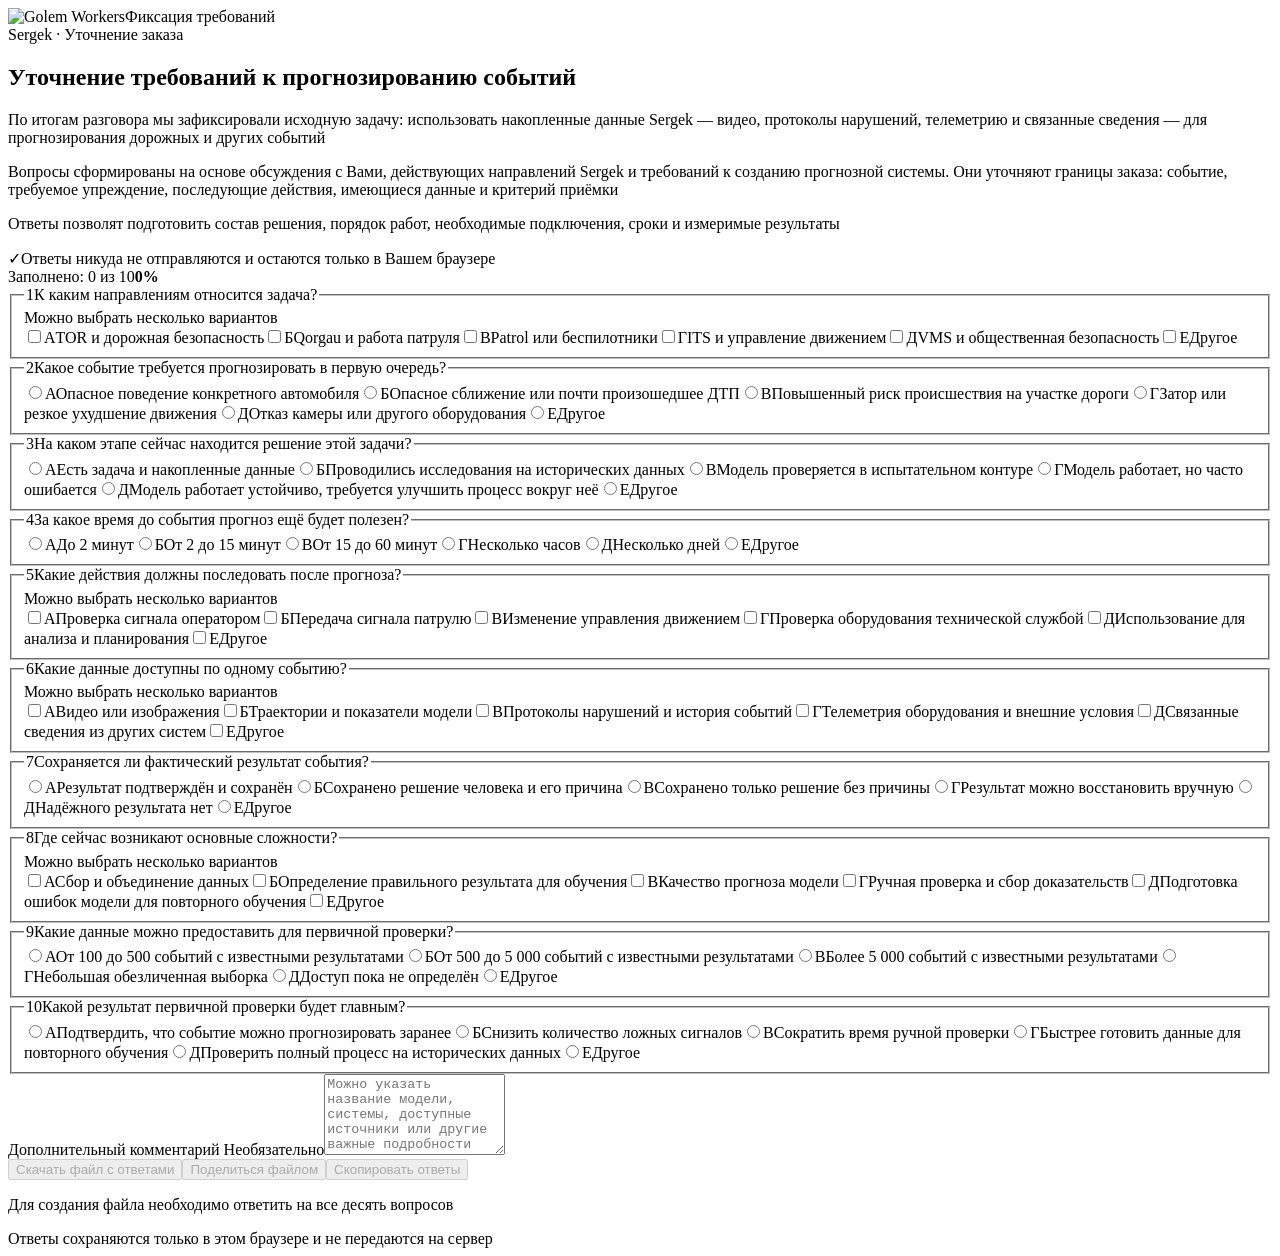
==== commit f44b5539: "Refine Sergek requirements questionnaire" ====
--- a/index.html
+++ b/index.html
@@ -1 +1 @@
-<!DOCTYPE html><html lang="ru"><head><meta charSet="utf-8"/><meta name="viewport" content="width=device-width, initial-scale=1"/><link rel="preload" as="image" href="https://golemworkers.com/golemwrks-light.svg"/><link rel="stylesheet" href="/sergek-discovery-form/_next/static/chunks/1-32e149s9rnl.css" data-precedence="next"/><link rel="preload" as="script" fetchPriority="low" href="/sergek-discovery-form/_next/static/chunks/1jq4o6yq14o4c.js"/><script src="/sergek-discovery-form/_next/static/chunks/3ocb4c8_n0gxd.js" async=""></script><script src="/sergek-discovery-form/_next/static/chunks/25o46h8mdjlrg.js" async=""></script><script src="/sergek-discovery-form/_next/static/chunks/turbopack-1dh554apyisn6.js" async=""></script><script src="/sergek-discovery-form/_next/static/chunks/158myu8e_yme3.js" async=""></script><script src="/sergek-discovery-form/_next/static/chunks/2ugldr4tc7h8-.js" async=""></script><title>Уточнение процесса работы с моделями — Sergek</title><meta name="description" content="Короткая форма для подготовки предметного обсуждения"/><script src="/sergek-discovery-form/_next/static/chunks/0cz1d0mv5g_q7.js" noModule=""></script></head><body><div hidden=""><!--$--><!--/$--></div><main><header class="siteHeader"><div class="headerInner"><img class="logo" src="https://golemworkers.com/golemwrks-light.svg" alt="Golem Workers"/><span class="headerLabel">Форма исследования</span></div></header><div class="page"><section class="hero"><div class="eyebrow">Sergek · Рабочее обсуждение</div><h1>Уточнение процесса работы с моделями</h1><p>Десять коротких вопросов помогут выбрать одну конкретную задачу для возможной двухнедельной проверки</p><div class="privacy"><span aria-hidden="true">✓</span>Ответы никуда не отправляются и остаются только в Вашем браузере</div></section><section class="formShell"><div class="progressHeader"><span>Заполнено: <!-- -->0<!-- --> из <!-- -->10</span><strong>0<!-- -->%</strong></div><div class="progressTrack" aria-hidden="true"><div class="progressFill" style="width:0%"></div></div><div class="questions"><fieldset class=""><legend><span>1</span>Какая проблема сейчас наиболее заметна?</legend><div class="options"><label class="" for="q0-o0"><input id="q0-o0" type="radio" name="question-0"/><span class="letter">А</span><span>Ложные срабатывания</span></label><label class="" for="q0-o1"><input id="q0-o1" type="radio" name="question-0"/><span class="letter">Б</span><span>Пропущенные события</span></label><label class="" for="q0-o2"><input id="q0-o2" type="radio" name="question-0"/><span class="letter">В</span><span>Ручная разметка данных</span></label><label class="" for="q0-o3"><input id="q0-o3" type="radio" name="question-0"/><span class="letter">Г</span><span>Долгий разбор ошибок</span></label><label class="" for="q0-o4"><input id="q0-o4" type="radio" name="question-0"/><span class="letter">Д</span><span>Долгая подготовка данных для повторного обучения</span></label><label class="" for="q0-o5"><input id="q0-o5" type="radio" name="question-0"/><span class="letter">Е</span><span>Другое</span></label></div></fieldset><fieldset class=""><legend><span>2</span>Есть ли конкретная модель, на которой эту проблему можно проверить?</legend><div class="options"><label class="" for="q1-o0"><input id="q1-o0" type="radio" name="question-1"/><span class="letter">А</span><span>Да</span></label><label class="" for="q1-o1"><input id="q1-o1" type="radio" name="question-1"/><span class="letter">Б</span><span>Нет</span></label><label class="" for="q1-o2"><input id="q1-o2" type="radio" name="question-1"/><span class="letter">В</span><span>Нужно выбрать</span></label><label class="" for="q1-o3"><input id="q1-o3" type="radio" name="question-1"/><span class="letter">Г</span><span>Другое</span></label></div></fieldset><fieldset class=""><legend><span>3</span>Проверяет ли человек результаты этой модели?</legend><div class="options"><label class="" for="q2-o0"><input id="q2-o0" type="radio" name="question-2"/><span class="letter">А</span><span>Проверяет все результаты</span></label><label class="" for="q2-o1"><input id="q2-o1" type="radio" name="question-2"/><span class="letter">Б</span><span>Проверяет только спорные результаты</span></label><label class="" for="q2-o2"><input id="q2-o2" type="radio" name="question-2"/><span class="letter">В</span><span>Не проверяет</span></label><label class="" for="q2-o3"><input id="q2-o3" type="radio" name="question-2"/><span class="letter">Г</span><span>Другое</span></label></div></fieldset><fieldset class=""><legend><span>4</span>Сколько результатов проверяется за неделю?</legend><div class="options"><label class="" for="q3-o0"><input id="q3-o0" type="radio" name="question-3"/><span class="letter">А</span><span>До 100</span></label><label class="" for="q3-o1"><input id="q3-o1" type="radio" name="question-3"/><span class="letter">Б</span><span>От 100 до 1 000</span></label><label class="" for="q3-o2"><input id="q3-o2" type="radio" name="question-3"/><span class="letter">В</span><span>Более 1 000</span></label><label class="" for="q3-o3"><input id="q3-o3" type="radio" name="question-3"/><span class="letter">Г</span><span>Не измеряли</span></label><label class="" for="q3-o4"><input id="q3-o4" type="radio" name="question-3"/><span class="letter">Д</span><span>Другое</span></label></div></fieldset><fieldset class=""><legend><span>5</span>Сколько времени занимает проверка одного результата?</legend><div class="options"><label class="" for="q4-o0"><input id="q4-o0" type="radio" name="question-4"/><span class="letter">А</span><span>Менее минуты</span></label><label class="" for="q4-o1"><input id="q4-o1" type="radio" name="question-4"/><span class="letter">Б</span><span>От 1 до 5 минут</span></label><label class="" for="q4-o2"><input id="q4-o2" type="radio" name="question-4"/><span class="letter">В</span><span>Более 5 минут</span></label><label class="" for="q4-o3"><input id="q4-o3" type="radio" name="question-4"/><span class="letter">Г</span><span>Не измеряли</span></label><label class="" for="q4-o4"><input id="q4-o4" type="radio" name="question-4"/><span class="letter">Д</span><span>Другое</span></label></div></fieldset><fieldset class=""><legend><span>6</span>Сохраняется ли решение проверяющего и причина решения?</legend><div class="options"><label class="" for="q5-o0"><input id="q5-o0" type="radio" name="question-5"/><span class="letter">А</span><span>Сохраняется решение и причина</span></label><label class="" for="q5-o1"><input id="q5-o1" type="radio" name="question-5"/><span class="letter">Б</span><span>Сохраняется только решение</span></label><label class="" for="q5-o2"><input id="q5-o2" type="radio" name="question-5"/><span class="letter">В</span><span>Не сохраняется</span></label><label class="" for="q5-o3"><input id="q5-o3" type="radio" name="question-5"/><span class="letter">Г</span><span>Другое</span></label></div></fieldset><fieldset class=""><legend><span>7</span>Как ошибочные результаты попадают в данные для повторного обучения?</legend><div class="options"><label class="" for="q6-o0"><input id="q6-o0" type="radio" name="question-6"/><span class="letter">А</span><span>Автоматически</span></label><label class="" for="q6-o1"><input id="q6-o1" type="radio" name="question-6"/><span class="letter">Б</span><span>Собираются вручную</span></label><label class="" for="q6-o2"><input id="q6-o2" type="radio" name="question-6"/><span class="letter">В</span><span>Обычно не попадают</span></label><label class="" for="q6-o3"><input id="q6-o3" type="radio" name="question-6"/><span class="letter">Г</span><span>Не знаю</span></label><label class="" for="q6-o4"><input id="q6-o4" type="radio" name="question-6"/><span class="letter">Д</span><span>Другое</span></label></div></fieldset><fieldset class=""><legend><span>8</span>Что уже автоматизировано в этом процессе?</legend><div class="options"><label class="" for="q7-o0"><input id="q7-o0" type="radio" name="question-7"/><span class="letter">А</span><span>Почти всё</span></label><label class="" for="q7-o1"><input id="q7-o1" type="radio" name="question-7"/><span class="letter">Б</span><span>Отдельные этапы</span></label><label class="" for="q7-o2"><input id="q7-o2" type="radio" name="question-7"/><span class="letter">В</span><span>Почти ничего</span></label><label class="" for="q7-o3"><input id="q7-o3" type="radio" name="question-7"/><span class="letter">Г</span><span>Не знаю</span></label><label class="" for="q7-o4"><input id="q7-o4" type="radio" name="question-7"/><span class="letter">Д</span><span>Другое</span></label></div></fieldset><fieldset class=""><legend><span>9</span>Где возникает основная сложность?</legend><div class="options"><label class="" for="q8-o0"><input id="q8-o0" type="radio" name="question-8"/><span class="letter">А</span><span>Не хватает данных</span></label><label class="" for="q8-o1"><input id="q8-o1" type="radio" name="question-8"/><span class="letter">Б</span><span>Данные находятся в разных системах</span></label><label class="" for="q8-o2"><input id="q8-o2" type="radio" name="question-8"/><span class="letter">В</span><span>Много нестандартных случаев</span></label><label class="" for="q8-o3"><input id="q8-o3" type="radio" name="question-8"/><span class="letter">Г</span><span>Нужно ждать решения человека</span></label><label class="" for="q8-o4"><input id="q8-o4" type="radio" name="question-8"/><span class="letter">Д</span><span>Существенной сложности нет</span></label><label class="" for="q8-o5"><input id="q8-o5" type="radio" name="question-8"/><span class="letter">Е</span><span>Другое</span></label></div></fieldset><fieldset class=""><legend><span>10</span>Что было бы самым ценным результатом двухнедельной проверки?</legend><div class="options"><label class="" for="q9-o0"><input id="q9-o0" type="radio" name="question-9"/><span class="letter">А</span><span>Вдвое меньше ручной работы</span></label><label class="" for="q9-o1"><input id="q9-o1" type="radio" name="question-9"/><span class="letter">Б</span><span>Вдвое быстрее готовить данные для обучения</span></label><label class="" for="q9-o2"><input id="q9-o2" type="radio" name="question-9"/><span class="letter">В</span><span>Снизить количество ошибок разметки</span></label><label class="" for="q9-o3"><input id="q9-o3" type="radio" name="question-9"/><span class="letter">Г</span><span>Быстрее находить причины ошибок модели</span></label><label class="" for="q9-o4"><input id="q9-o4" type="radio" name="question-9"/><span class="letter">Д</span><span>Другое</span></label></div></fieldset></div><div class="field"><label for="details">Дополнительный комментарий <span>Необязательно</span></label><textarea id="details" rows="5" placeholder="Можно указать название модели, используемые системы или любые важные подробности"></textarea></div><div class="actions"><button class="primary" disabled="">Скачать файл с ответами</button><button class="secondary" disabled="">Поделиться файлом</button><button class="textButton" disabled="">Скопировать ответы</button></div><p class="hint">Для создания файла необходимо ответить на все десять вопросов</p></section><footer>Ответы сохраняются только в этом браузере и не передаются на сервер</footer></div></main><!--$--><!--/$--><script src="/sergek-discovery-form/_next/static/chunks/1jq4o6yq14o4c.js" id="_R_" async=""></script><script>(self.__next_f=self.__next_f||[]).push([0])</script><script>self.__next_f.push([1,"1:\"$Sreact.fragment\"\n2:I[39756,[\"/sergek-discovery-form/_next/static/chunks/158myu8e_yme3.js\"],\"default\"]\n3:I[37457,[\"/sergek-discovery-form/_next/static/chunks/158myu8e_yme3.js\"],\"default\"]\n4:I[47257,[\"/sergek-discovery-form/_next/static/chunks/158myu8e_yme3.js\"],\"ClientPageRoot\"]\n5:I[29615,[\"/sergek-discovery-form/_next/static/chunks/158myu8e_yme3.js\",\"/sergek-discovery-form/_next/static/chunks/2ugldr4tc7h8-.js\"],\"default\"]\n8:I[97367,[\"/sergek-discovery-form/_next/static/chunks/158myu8e_yme3.js\"],\"OutletBoundary\"]\n9:\"$Sreact.suspense\"\nb:I[97367,[\"/sergek-discovery-form/_next/static/chunks/158myu8e_yme3.js\"],\"ViewportBoundary\"]\nd:I[97367,[\"/sergek-discovery-form/_next/static/chunks/158myu8e_yme3.js\"],\"MetadataBoundary\"]\nf:I[68027,[\"/sergek-discovery-form/_next/static/chunks/158myu8e_yme3.js\"],\"default\",1]\n:HL[\"/sergek-discovery-form/_next/static/chunks/1-32e149s9rnl.css\",\"style\"]\n"])</script><script>self.__next_f.push([1,"0:{\"P\":null,\"c\":[\"\",\"\"],\"q\":\"\",\"i\":false,\"f\":[[[\"\",{\"children\":[\"__PAGE__\",{}]},\"$undefined\",\"$undefined\",16],[[\"$\",\"$1\",\"c\",{\"children\":[[[\"$\",\"link\",\"0\",{\"rel\":\"stylesheet\",\"href\":\"/sergek-discovery-form/_next/static/chunks/1-32e149s9rnl.css\",\"precedence\":\"next\",\"crossOrigin\":\"$undefined\",\"nonce\":\"$undefined\"}],[\"$\",\"script\",\"script-0\",{\"src\":\"/sergek-discovery-form/_next/static/chunks/158myu8e_yme3.js\",\"async\":true,\"nonce\":\"$undefined\"}]],[\"$\",\"html\",null,{\"lang\":\"ru\",\"children\":[\"$\",\"body\",null,{\"children\":[\"$\",\"$L2\",null,{\"parallelRouterKey\":\"children\",\"error\":\"$undefined\",\"errorStyles\":\"$undefined\",\"errorScripts\":\"$undefined\",\"template\":[\"$\",\"$L3\",null,{}],\"templateStyles\":\"$undefined\",\"templateScripts\":\"$undefined\",\"notFound\":[[[\"$\",\"title\",null,{\"children\":\"404: This page could not be found.\"}],[\"$\",\"div\",null,{\"style\":{\"fontFamily\":\"system-ui,\\\"Segoe UI\\\",Roboto,Helvetica,Arial,sans-serif,\\\"Apple Color Emoji\\\",\\\"Segoe UI Emoji\\\"\",\"height\":\"100vh\",\"textAlign\":\"center\",\"display\":\"flex\",\"flexDirection\":\"column\",\"alignItems\":\"center\",\"justifyContent\":\"center\"},\"children\":[\"$\",\"div\",null,{\"children\":[[\"$\",\"style\",null,{\"dangerouslySetInnerHTML\":{\"__html\":\"body{color:#000;background:#fff;margin:0}.next-error-h1{border-right:1px solid rgba(0,0,0,.3)}@media (prefers-color-scheme:dark){body{color:#fff;background:#000}.next-error-h1{border-right:1px solid rgba(255,255,255,.3)}}\"}}],[\"$\",\"h1\",null,{\"className\":\"next-error-h1\",\"style\":{\"display\":\"inline-block\",\"margin\":\"0 20px 0 0\",\"padding\":\"0 23px 0 0\",\"fontSize\":24,\"fontWeight\":500,\"verticalAlign\":\"top\",\"lineHeight\":\"49px\"},\"children\":404}],[\"$\",\"div\",null,{\"style\":{\"display\":\"inline-block\"},\"children\":[\"$\",\"h2\",null,{\"style\":{\"fontSize\":14,\"fontWeight\":400,\"lineHeight\":\"49px\",\"margin\":0},\"children\":\"This page could not be found.\"}]}]]}]}]],[]],\"forbidden\":\"$undefined\",\"unauthorized\":\"$undefined\"}]}]}]]}],{\"children\":[[\"$\",\"$1\",\"c\",{\"children\":[[\"$\",\"$L4\",null,{\"Component\":\"$5\",\"serverProvidedParams\":{\"searchParams\":{},\"params\":{},\"promises\":[\"$@6\",\"$@7\"]}}],[[\"$\",\"script\",\"script-0\",{\"src\":\"/sergek-discovery-form/_next/static/chunks/2ugldr4tc7h8-.js\",\"async\":true,\"nonce\":\"$undefined\"}]],[\"$\",\"$L8\",null,{\"children\":[\"$\",\"$9\",null,{\"name\":\"Next.MetadataOutlet\",\"children\":\"$@a\"}]}]]}],{},null,false,null]},null,false,null],[\"$\",\"$1\",\"h\",{\"children\":[null,[\"$\",\"$Lb\",null,{\"children\":\"$Lc\"}],[\"$\",\"div\",null,{\"hidden\":true,\"children\":[\"$\",\"$Ld\",null,{\"children\":[\"$\",\"$9\",null,{\"name\":\"Next.Metadata\",\"children\":\"$Le\"}]}]}],null]}],false]],\"m\":\"$undefined\",\"G\":[\"$f\",[[\"$\",\"link\",\"0\",{\"rel\":\"stylesheet\",\"href\":\"/sergek-discovery-form/_next/static/chunks/1-32e149s9rnl.css\",\"precedence\":\"next\",\"crossOrigin\":\"$undefined\",\"nonce\":\"$undefined\"}]]],\"S\":true,\"h\":null,\"s\":\"$undefined\",\"l\":\"$undefined\",\"p\":\"$undefined\",\"d\":\"$undefined\",\"b\":\"4awQ8SKPKS9vAVAlOic26\"}\n"])</script><script>self.__next_f.push([1,"6:{}\n7:\"$0:f:0:1:1:children:0:props:children:0:props:serverProvidedParams:params\"\n"])</script><script>self.__next_f.push([1,"c:[[\"$\",\"meta\",\"0\",{\"charSet\":\"utf-8\"}],[\"$\",\"meta\",\"1\",{\"name\":\"viewport\",\"content\":\"width=device-width, initial-scale=1\"}]]\n"])</script><script>self.__next_f.push([1,"a:null\ne:[[\"$\",\"title\",\"0\",{\"children\":\"Уточнение процесса работы с моделями — Sergek\"}],[\"$\",\"meta\",\"1\",{\"name\":\"description\",\"content\":\"Короткая форма для подготовки предметного обсуждения\"}]]\n"])</script></body></html>+<!DOCTYPE html><html lang="ru"><head><meta charSet="utf-8"/><meta name="viewport" content="width=device-width, initial-scale=1"/><link rel="preload" as="image" href="https://golemworkers.com/golemwrks-light.svg"/><link rel="stylesheet" href="/sergek-discovery-form/_next/static/chunks/1na4fn2cauzmk.css" data-precedence="next"/><link rel="preload" as="script" fetchPriority="low" href="/sergek-discovery-form/_next/static/chunks/1jq4o6yq14o4c.js"/><script src="/sergek-discovery-form/_next/static/chunks/3ocb4c8_n0gxd.js" async=""></script><script src="/sergek-discovery-form/_next/static/chunks/25o46h8mdjlrg.js" async=""></script><script src="/sergek-discovery-form/_next/static/chunks/turbopack-1dh554apyisn6.js" async=""></script><script src="/sergek-discovery-form/_next/static/chunks/158myu8e_yme3.js" async=""></script><script src="/sergek-discovery-form/_next/static/chunks/1td80qlo1pefw.js" async=""></script><title>Уточнение требований к прогнозированию событий — Sergek</title><meta name="description" content="Форма фиксации требований к прогнозной системе"/><script src="/sergek-discovery-form/_next/static/chunks/0cz1d0mv5g_q7.js" noModule=""></script></head><body><div hidden=""><!--$--><!--/$--></div><main><header class="siteHeader"><div class="headerInner"><img class="logo" src="https://golemworkers.com/golemwrks-light.svg" alt="Golem Workers"/><span class="headerLabel">Фиксация требований</span></div></header><div class="page"><section class="hero"><div class="eyebrow">Sergek · Уточнение заказа</div><h1>Уточнение требований к прогнозированию событий</h1><div class="heroCopy"><p>По итогам разговора мы зафиксировали исходную задачу: использовать накопленные данные Sergek — видео, протоколы нарушений, телеметрию и связанные сведения — для прогнозирования дорожных и других событий</p><p>Вопросы сформированы на основе обсуждения с Вами, действующих направлений Sergek и требований к созданию прогнозной системы. Они уточняют границы заказа: событие, требуемое упреждение, последующие действия, имеющиеся данные и критерий приёмки</p><p>Ответы позволят подготовить состав решения, порядок работ, необходимые подключения, сроки и измеримые результаты</p></div><div class="privacy"><span aria-hidden="true">✓</span>Ответы никуда не отправляются и остаются только в Вашем браузере</div></section><section class="formShell"><div class="progressHeader"><span>Заполнено: <!-- -->0<!-- --> из <!-- -->10</span><strong>0<!-- -->%</strong></div><div class="progressTrack" aria-hidden="true"><div class="progressFill" style="width:0%"></div></div><div class="questions"><fieldset class=""><legend><span>1</span>К каким направлениям относится задача?</legend><div class="selectionNote">Можно выбрать несколько вариантов</div><div class="options"><label class="" for="q0-o0"><input id="q0-o0" type="checkbox" name="question-0"/><span class="letter">А</span><span>TOR и дорожная безопасность</span></label><label class="" for="q0-o1"><input id="q0-o1" type="checkbox" name="question-0"/><span class="letter">Б</span><span>Qorgau и работа патруля</span></label><label class="" for="q0-o2"><input id="q0-o2" type="checkbox" name="question-0"/><span class="letter">В</span><span>Patrol или беспилотники</span></label><label class="" for="q0-o3"><input id="q0-o3" type="checkbox" name="question-0"/><span class="letter">Г</span><span>ITS и управление движением</span></label><label class="" for="q0-o4"><input id="q0-o4" type="checkbox" name="question-0"/><span class="letter">Д</span><span>VMS и общественная безопасность</span></label><label class="" for="q0-o5"><input id="q0-o5" type="checkbox" name="question-0"/><span class="letter">Е</span><span>Другое</span></label></div></fieldset><fieldset class=""><legend><span>2</span>Какое событие требуется прогнозировать в первую очередь?</legend><div class="options"><label class="" for="q1-o0"><input id="q1-o0" type="radio" name="question-1"/><span class="letter">А</span><span>Опасное поведение конкретного автомобиля</span></label><label class="" for="q1-o1"><input id="q1-o1" type="radio" name="question-1"/><span class="letter">Б</span><span>Опасное сближение или почти произошедшее ДТП</span></label><label class="" for="q1-o2"><input id="q1-o2" type="radio" name="question-1"/><span class="letter">В</span><span>Повышенный риск происшествия на участке дороги</span></label><label class="" for="q1-o3"><input id="q1-o3" type="radio" name="question-1"/><span class="letter">Г</span><span>Затор или резкое ухудшение движения</span></label><label class="" for="q1-o4"><input id="q1-o4" type="radio" name="question-1"/><span class="letter">Д</span><span>Отказ камеры или другого оборудования</span></label><label class="" for="q1-o5"><input id="q1-o5" type="radio" name="question-1"/><span class="letter">Е</span><span>Другое</span></label></div></fieldset><fieldset class=""><legend><span>3</span>На каком этапе сейчас находится решение этой задачи?</legend><div class="options"><label class="" for="q2-o0"><input id="q2-o0" type="radio" name="question-2"/><span class="letter">А</span><span>Есть задача и накопленные данные</span></label><label class="" for="q2-o1"><input id="q2-o1" type="radio" name="question-2"/><span class="letter">Б</span><span>Проводились исследования на исторических данных</span></label><label class="" for="q2-o2"><input id="q2-o2" type="radio" name="question-2"/><span class="letter">В</span><span>Модель проверяется в испытательном контуре</span></label><label class="" for="q2-o3"><input id="q2-o3" type="radio" name="question-2"/><span class="letter">Г</span><span>Модель работает, но часто ошибается</span></label><label class="" for="q2-o4"><input id="q2-o4" type="radio" name="question-2"/><span class="letter">Д</span><span>Модель работает устойчиво, требуется улучшить процесс вокруг неё</span></label><label class="" for="q2-o5"><input id="q2-o5" type="radio" name="question-2"/><span class="letter">Е</span><span>Другое</span></label></div></fieldset><fieldset class=""><legend><span>4</span>За какое время до события прогноз ещё будет полезен?</legend><div class="options"><label class="" for="q3-o0"><input id="q3-o0" type="radio" name="question-3"/><span class="letter">А</span><span>До 2 минут</span></label><label class="" for="q3-o1"><input id="q3-o1" type="radio" name="question-3"/><span class="letter">Б</span><span>От 2 до 15 минут</span></label><label class="" for="q3-o2"><input id="q3-o2" type="radio" name="question-3"/><span class="letter">В</span><span>От 15 до 60 минут</span></label><label class="" for="q3-o3"><input id="q3-o3" type="radio" name="question-3"/><span class="letter">Г</span><span>Несколько часов</span></label><label class="" for="q3-o4"><input id="q3-o4" type="radio" name="question-3"/><span class="letter">Д</span><span>Несколько дней</span></label><label class="" for="q3-o5"><input id="q3-o5" type="radio" name="question-3"/><span class="letter">Е</span><span>Другое</span></label></div></fieldset><fieldset class=""><legend><span>5</span>Какие действия должны последовать после прогноза?</legend><div class="selectionNote">Можно выбрать несколько вариантов</div><div class="options"><label class="" for="q4-o0"><input id="q4-o0" type="checkbox" name="question-4"/><span class="letter">А</span><span>Проверка сигнала оператором</span></label><label class="" for="q4-o1"><input id="q4-o1" type="checkbox" name="question-4"/><span class="letter">Б</span><span>Передача сигнала патрулю</span></label><label class="" for="q4-o2"><input id="q4-o2" type="checkbox" name="question-4"/><span class="letter">В</span><span>Изменение управления движением</span></label><label class="" for="q4-o3"><input id="q4-o3" type="checkbox" name="question-4"/><span class="letter">Г</span><span>Проверка оборудования технической службой</span></label><label class="" for="q4-o4"><input id="q4-o4" type="checkbox" name="question-4"/><span class="letter">Д</span><span>Использование для анализа и планирования</span></label><label class="" for="q4-o5"><input id="q4-o5" type="checkbox" name="question-4"/><span class="letter">Е</span><span>Другое</span></label></div></fieldset><fieldset class=""><legend><span>6</span>Какие данные доступны по одному событию?</legend><div class="selectionNote">Можно выбрать несколько вариантов</div><div class="options"><label class="" for="q5-o0"><input id="q5-o0" type="checkbox" name="question-5"/><span class="letter">А</span><span>Видео или изображения</span></label><label class="" for="q5-o1"><input id="q5-o1" type="checkbox" name="question-5"/><span class="letter">Б</span><span>Траектории и показатели модели</span></label><label class="" for="q5-o2"><input id="q5-o2" type="checkbox" name="question-5"/><span class="letter">В</span><span>Протоколы нарушений и история событий</span></label><label class="" for="q5-o3"><input id="q5-o3" type="checkbox" name="question-5"/><span class="letter">Г</span><span>Телеметрия оборудования и внешние условия</span></label><label class="" for="q5-o4"><input id="q5-o4" type="checkbox" name="question-5"/><span class="letter">Д</span><span>Связанные сведения из других систем</span></label><label class="" for="q5-o5"><input id="q5-o5" type="checkbox" name="question-5"/><span class="letter">Е</span><span>Другое</span></label></div></fieldset><fieldset class=""><legend><span>7</span>Сохраняется ли фактический результат события?</legend><div class="options"><label class="" for="q6-o0"><input id="q6-o0" type="radio" name="question-6"/><span class="letter">А</span><span>Результат подтверждён и сохранён</span></label><label class="" for="q6-o1"><input id="q6-o1" type="radio" name="question-6"/><span class="letter">Б</span><span>Сохранено решение человека и его причина</span></label><label class="" for="q6-o2"><input id="q6-o2" type="radio" name="question-6"/><span class="letter">В</span><span>Сохранено только решение без причины</span></label><label class="" for="q6-o3"><input id="q6-o3" type="radio" name="question-6"/><span class="letter">Г</span><span>Результат можно восстановить вручную</span></label><label class="" for="q6-o4"><input id="q6-o4" type="radio" name="question-6"/><span class="letter">Д</span><span>Надёжного результата нет</span></label><label class="" for="q6-o5"><input id="q6-o5" type="radio" name="question-6"/><span class="letter">Е</span><span>Другое</span></label></div></fieldset><fieldset class=""><legend><span>8</span>Где сейчас возникают основные сложности?</legend><div class="selectionNote">Можно выбрать несколько вариантов</div><div class="options"><label class="" for="q7-o0"><input id="q7-o0" type="checkbox" name="question-7"/><span class="letter">А</span><span>Сбор и объединение данных</span></label><label class="" for="q7-o1"><input id="q7-o1" type="checkbox" name="question-7"/><span class="letter">Б</span><span>Определение правильного результата для обучения</span></label><label class="" for="q7-o2"><input id="q7-o2" type="checkbox" name="question-7"/><span class="letter">В</span><span>Качество прогноза модели</span></label><label class="" for="q7-o3"><input id="q7-o3" type="checkbox" name="question-7"/><span class="letter">Г</span><span>Ручная проверка и сбор доказательств</span></label><label class="" for="q7-o4"><input id="q7-o4" type="checkbox" name="question-7"/><span class="letter">Д</span><span>Подготовка ошибок модели для повторного обучения</span></label><label class="" for="q7-o5"><input id="q7-o5" type="checkbox" name="question-7"/><span class="letter">Е</span><span>Другое</span></label></div></fieldset><fieldset class=""><legend><span>9</span>Какие данные можно предоставить для первичной проверки?</legend><div class="options"><label class="" for="q8-o0"><input id="q8-o0" type="radio" name="question-8"/><span class="letter">А</span><span>От 100 до 500 событий с известными результатами</span></label><label class="" for="q8-o1"><input id="q8-o1" type="radio" name="question-8"/><span class="letter">Б</span><span>От 500 до 5 000 событий с известными результатами</span></label><label class="" for="q8-o2"><input id="q8-o2" type="radio" name="question-8"/><span class="letter">В</span><span>Более 5 000 событий с известными результатами</span></label><label class="" for="q8-o3"><input id="q8-o3" type="radio" name="question-8"/><span class="letter">Г</span><span>Небольшая обезличенная выборка</span></label><label class="" for="q8-o4"><input id="q8-o4" type="radio" name="question-8"/><span class="letter">Д</span><span>Доступ пока не определён</span></label><label class="" for="q8-o5"><input id="q8-o5" type="radio" name="question-8"/><span class="letter">Е</span><span>Другое</span></label></div></fieldset><fieldset class=""><legend><span>10</span>Какой результат первичной проверки будет главным?</legend><div class="options"><label class="" for="q9-o0"><input id="q9-o0" type="radio" name="question-9"/><span class="letter">А</span><span>Подтвердить, что событие можно прогнозировать заранее</span></label><label class="" for="q9-o1"><input id="q9-o1" type="radio" name="question-9"/><span class="letter">Б</span><span>Снизить количество ложных сигналов</span></label><label class="" for="q9-o2"><input id="q9-o2" type="radio" name="question-9"/><span class="letter">В</span><span>Сократить время ручной проверки</span></label><label class="" for="q9-o3"><input id="q9-o3" type="radio" name="question-9"/><span class="letter">Г</span><span>Быстрее готовить данные для повторного обучения</span></label><label class="" for="q9-o4"><input id="q9-o4" type="radio" name="question-9"/><span class="letter">Д</span><span>Проверить полный процесс на исторических данных</span></label><label class="" for="q9-o5"><input id="q9-o5" type="radio" name="question-9"/><span class="letter">Е</span><span>Другое</span></label></div></fieldset></div><div class="field"><label for="details">Дополнительный комментарий <span>Необязательно</span></label><textarea id="details" rows="5" placeholder="Можно указать название модели, системы, доступные источники или другие важные подробности"></textarea></div><div class="actions"><button class="primary" disabled="">Скачать файл с ответами</button><button class="secondary" disabled="">Поделиться файлом</button><button class="textButton" disabled="">Скопировать ответы</button></div><p class="hint">Для создания файла необходимо ответить на все десять вопросов</p></section><footer>Ответы сохраняются только в этом браузере и не передаются на сервер</footer></div></main><!--$--><!--/$--><script src="/sergek-discovery-form/_next/static/chunks/1jq4o6yq14o4c.js" id="_R_" async=""></script><script>(self.__next_f=self.__next_f||[]).push([0])</script><script>self.__next_f.push([1,"1:\"$Sreact.fragment\"\n2:I[39756,[\"/sergek-discovery-form/_next/static/chunks/158myu8e_yme3.js\"],\"default\"]\n3:I[37457,[\"/sergek-discovery-form/_next/static/chunks/158myu8e_yme3.js\"],\"default\"]\n4:I[47257,[\"/sergek-discovery-form/_next/static/chunks/158myu8e_yme3.js\"],\"ClientPageRoot\"]\n5:I[29615,[\"/sergek-discovery-form/_next/static/chunks/158myu8e_yme3.js\",\"/sergek-discovery-form/_next/static/chunks/1td80qlo1pefw.js\"],\"default\"]\n8:I[97367,[\"/sergek-discovery-form/_next/static/chunks/158myu8e_yme3.js\"],\"OutletBoundary\"]\n9:\"$Sreact.suspense\"\nb:I[97367,[\"/sergek-discovery-form/_next/static/chunks/158myu8e_yme3.js\"],\"ViewportBoundary\"]\nd:I[97367,[\"/sergek-discovery-form/_next/static/chunks/158myu8e_yme3.js\"],\"MetadataBoundary\"]\nf:I[68027,[\"/sergek-discovery-form/_next/static/chunks/158myu8e_yme3.js\"],\"default\",1]\n:HL[\"/sergek-discovery-form/_next/static/chunks/1na4fn2cauzmk.css\",\"style\"]\n"])</script><script>self.__next_f.push([1,"0:{\"P\":null,\"c\":[\"\",\"\"],\"q\":\"\",\"i\":false,\"f\":[[[\"\",{\"children\":[\"__PAGE__\",{}]},\"$undefined\",\"$undefined\",16],[[\"$\",\"$1\",\"c\",{\"children\":[[[\"$\",\"link\",\"0\",{\"rel\":\"stylesheet\",\"href\":\"/sergek-discovery-form/_next/static/chunks/1na4fn2cauzmk.css\",\"precedence\":\"next\",\"crossOrigin\":\"$undefined\",\"nonce\":\"$undefined\"}],[\"$\",\"script\",\"script-0\",{\"src\":\"/sergek-discovery-form/_next/static/chunks/158myu8e_yme3.js\",\"async\":true,\"nonce\":\"$undefined\"}]],[\"$\",\"html\",null,{\"lang\":\"ru\",\"children\":[\"$\",\"body\",null,{\"children\":[\"$\",\"$L2\",null,{\"parallelRouterKey\":\"children\",\"error\":\"$undefined\",\"errorStyles\":\"$undefined\",\"errorScripts\":\"$undefined\",\"template\":[\"$\",\"$L3\",null,{}],\"templateStyles\":\"$undefined\",\"templateScripts\":\"$undefined\",\"notFound\":[[[\"$\",\"title\",null,{\"children\":\"404: This page could not be found.\"}],[\"$\",\"div\",null,{\"style\":{\"fontFamily\":\"system-ui,\\\"Segoe UI\\\",Roboto,Helvetica,Arial,sans-serif,\\\"Apple Color Emoji\\\",\\\"Segoe UI Emoji\\\"\",\"height\":\"100vh\",\"textAlign\":\"center\",\"display\":\"flex\",\"flexDirection\":\"column\",\"alignItems\":\"center\",\"justifyContent\":\"center\"},\"children\":[\"$\",\"div\",null,{\"children\":[[\"$\",\"style\",null,{\"dangerouslySetInnerHTML\":{\"__html\":\"body{color:#000;background:#fff;margin:0}.next-error-h1{border-right:1px solid rgba(0,0,0,.3)}@media (prefers-color-scheme:dark){body{color:#fff;background:#000}.next-error-h1{border-right:1px solid rgba(255,255,255,.3)}}\"}}],[\"$\",\"h1\",null,{\"className\":\"next-error-h1\",\"style\":{\"display\":\"inline-block\",\"margin\":\"0 20px 0 0\",\"padding\":\"0 23px 0 0\",\"fontSize\":24,\"fontWeight\":500,\"verticalAlign\":\"top\",\"lineHeight\":\"49px\"},\"children\":404}],[\"$\",\"div\",null,{\"style\":{\"display\":\"inline-block\"},\"children\":[\"$\",\"h2\",null,{\"style\":{\"fontSize\":14,\"fontWeight\":400,\"lineHeight\":\"49px\",\"margin\":0},\"children\":\"This page could not be found.\"}]}]]}]}]],[]],\"forbidden\":\"$undefined\",\"unauthorized\":\"$undefined\"}]}]}]]}],{\"children\":[[\"$\",\"$1\",\"c\",{\"children\":[[\"$\",\"$L4\",null,{\"Component\":\"$5\",\"serverProvidedParams\":{\"searchParams\":{},\"params\":{},\"promises\":[\"$@6\",\"$@7\"]}}],[[\"$\",\"script\",\"script-0\",{\"src\":\"/sergek-discovery-form/_next/static/chunks/1td80qlo1pefw.js\",\"async\":true,\"nonce\":\"$undefined\"}]],[\"$\",\"$L8\",null,{\"children\":[\"$\",\"$9\",null,{\"name\":\"Next.MetadataOutlet\",\"children\":\"$@a\"}]}]]}],{},null,false,null]},null,false,null],[\"$\",\"$1\",\"h\",{\"children\":[null,[\"$\",\"$Lb\",null,{\"children\":\"$Lc\"}],[\"$\",\"div\",null,{\"hidden\":true,\"children\":[\"$\",\"$Ld\",null,{\"children\":[\"$\",\"$9\",null,{\"name\":\"Next.Metadata\",\"children\":\"$Le\"}]}]}],null]}],false]],\"m\":\"$undefined\",\"G\":[\"$f\",[[\"$\",\"link\",\"0\",{\"rel\":\"stylesheet\",\"href\":\"/sergek-discovery-form/_next/static/chunks/1na4fn2cauzmk.css\",\"precedence\":\"next\",\"crossOrigin\":\"$undefined\",\"nonce\":\"$undefined\"}]]],\"S\":true,\"h\":null,\"s\":\"$undefined\",\"l\":\"$undefined\",\"p\":\"$undefined\",\"d\":\"$undefined\",\"b\":\"UhBAGqMjhp5zCqiCqj1fT\"}\n"])</script><script>self.__next_f.push([1,"6:{}\n7:\"$0:f:0:1:1:children:0:props:children:0:props:serverProvidedParams:params\"\n"])</script><script>self.__next_f.push([1,"c:[[\"$\",\"meta\",\"0\",{\"charSet\":\"utf-8\"}],[\"$\",\"meta\",\"1\",{\"name\":\"viewport\",\"content\":\"width=device-width, initial-scale=1\"}]]\n"])</script><script>self.__next_f.push([1,"a:null\ne:[[\"$\",\"title\",\"0\",{\"children\":\"Уточнение требований к прогнозированию событий — Sergek\"}],[\"$\",\"meta\",\"1\",{\"name\":\"description\",\"content\":\"Форма фиксации требований к прогнозной системе\"}]]\n"])</script></body></html>
